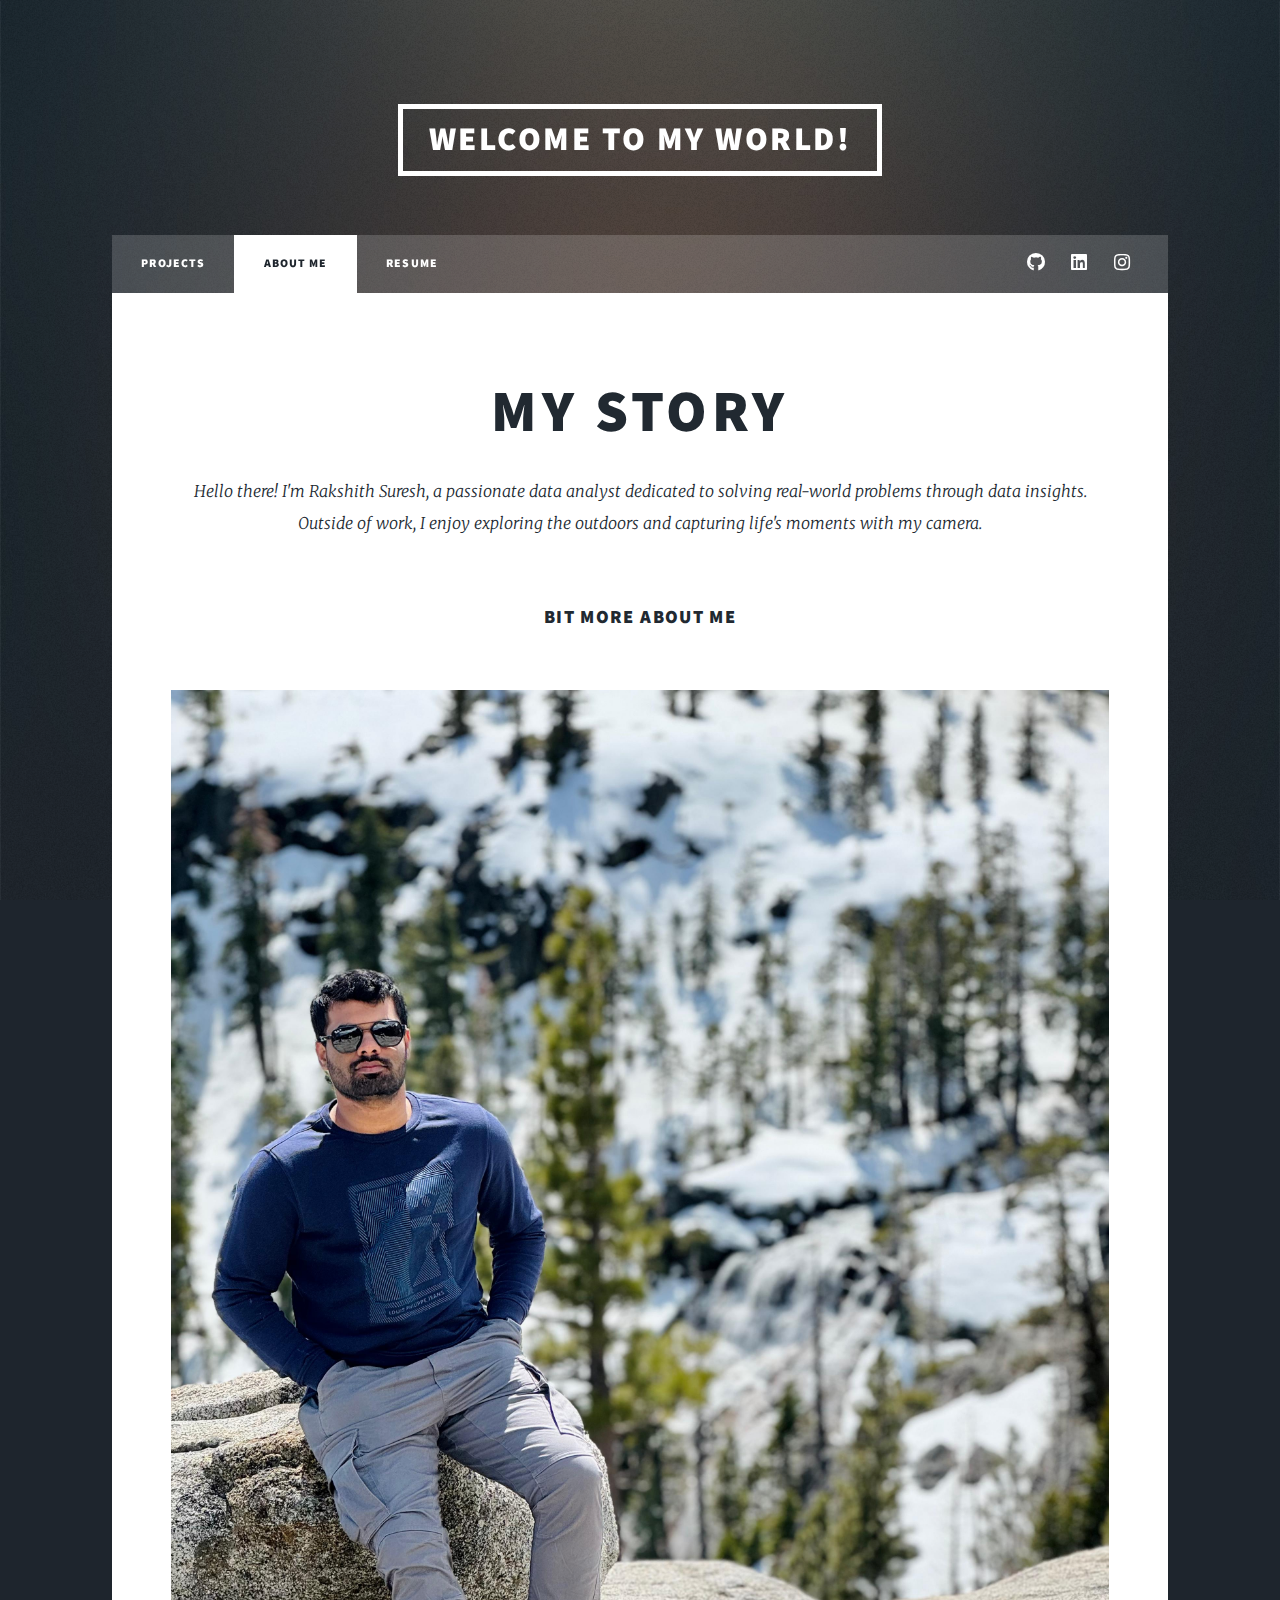
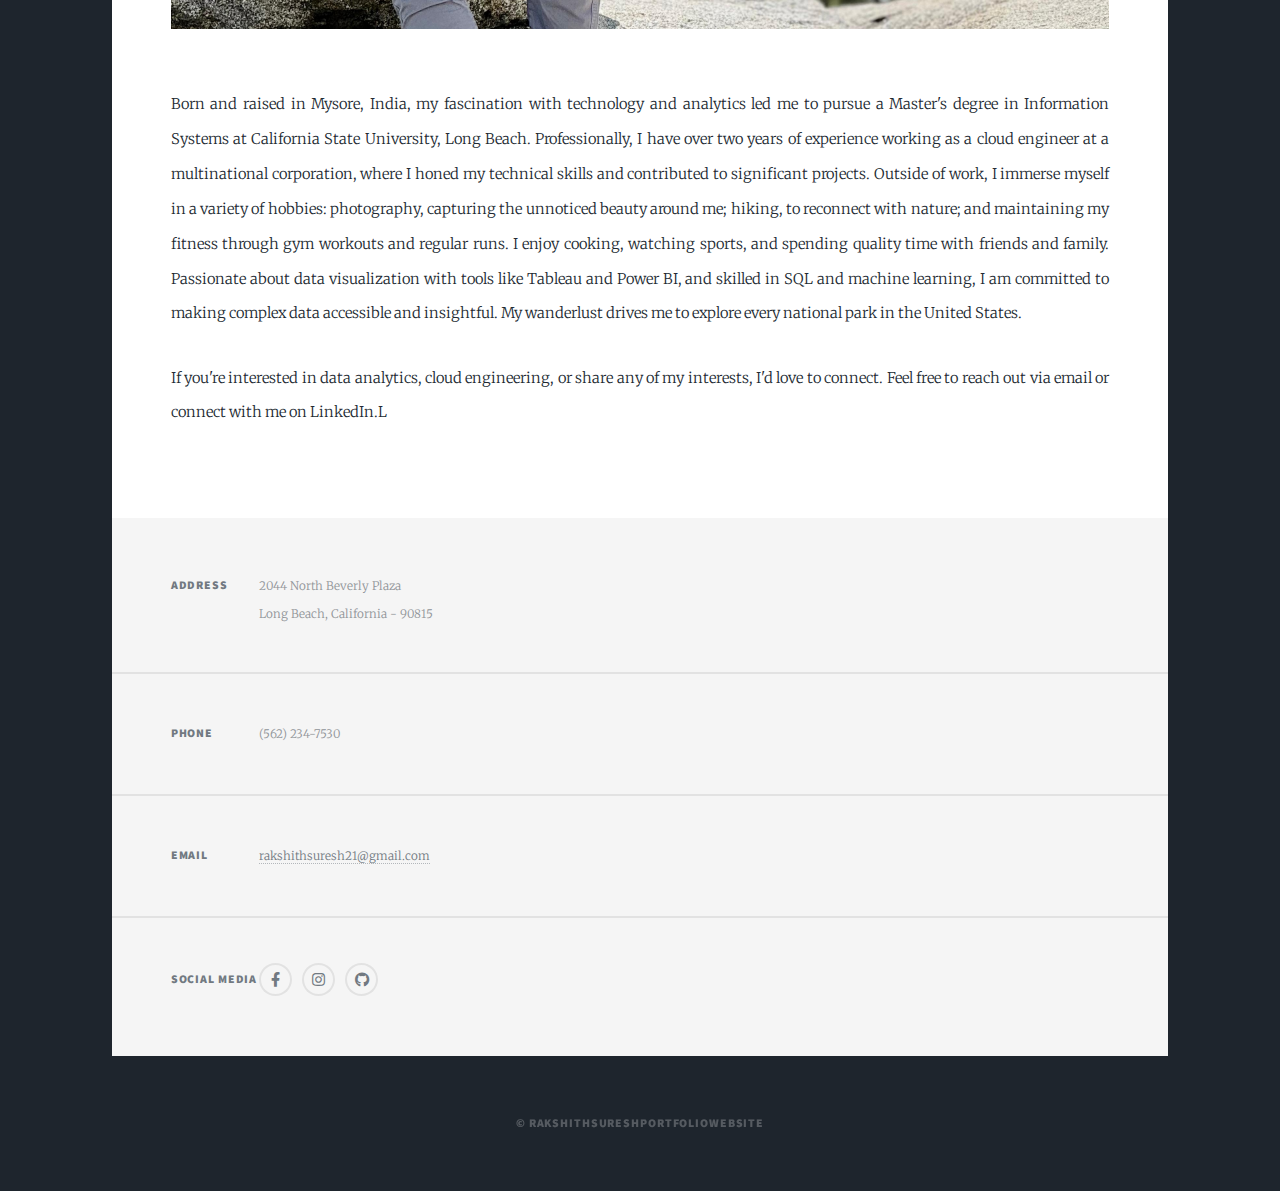
==== About me.html @ 0e86dda4 "Add files via upload" ====
<!DOCTYPE HTML>
<!--
	Massively by HTML5 UP
	html5up.net | @ajlkn
	Free for personal and commercial use under the CCA 3.0 license (html5up.net/license)
-->
<html>
	<head>
		<title>About me</title>
		<meta charset="utf-8" />
		<meta name="viewport" content="width=device-width, initial-scale=1, user-scalable=no" />
		<link rel="stylesheet" href="assets/css/main.css" />
		<noscript><link rel="stylesheet" href="assets/css/noscript.css" /></noscript>
		
	</head>
	<body class="is-preload">

		<!-- Wrapper -->
			<div id="wrapper">

				<!-- Header -->
					<header id="header">
						<a href="index.html" class="logo">Welcome to My World!</a>
					</header>

					<!-- Nav -->
						<nav id="nav">
						<ul class="links">
							<li><a href="index.html">Projects</a></li>
							<li class="active"><a href="generic.html">About me</a></li>
							<li><a href="Resume.html">Resume</a></li>
						</ul>
						<ul class="icons">
							<li><a href="https://github.com/RakshithSuresh" class="icon brands fa-github"><span class="label">GitHub</span></a></li>
				<li><a href="https://www.linkedin.com/in/rakshith-suresh/" class="icon brands fa-linkedin"><span class="label">LinkedIn</span></a></li>
				<li><a href="https://www.instagram.com/rakshii_s/" class="icon brands alt fa-instagram"><span class="label">Instagram</span></a></li>	
						</ul>
					</nav>

				<!-- Main -->
					<div id="main">

						<!-- Post -->
							<section class="post">
								<header class="major">
									<!-- <span class="date">April 25, 2017</span> -->
									<h1>My Story</h1>
									<p>Hello there! I'm Rakshith Suresh, a passionate data analyst dedicated to solving real-world problems through data insights. Outside of work, I enjoy exploring the outdoors and capturing life's moments with my camera.</p><br/>
									<h3>Bit more about me</h3>
								</header>
								<div class="image main"><img src="images/me.jpg" alt="" /></div>
								<p>Born and raised in Mysore, India, my fascination with technology and analytics led me to pursue a Master's degree in Information Systems at California State University, Long Beach. Professionally, I have over two years of experience working as a cloud engineer at a multinational corporation, where I honed my technical skills and contributed to significant projects. Outside of work, I immerse myself in a variety of hobbies: photography, capturing the unnoticed beauty around me; hiking, to reconnect with nature; and maintaining my fitness through gym workouts and regular runs. I enjoy cooking, watching sports, and spending quality time with friends and family. Passionate about data visualization with tools like Tableau and Power BI, and skilled in SQL and machine learning, I am committed to making complex data accessible and insightful. My wanderlust drives me to explore every national park in the United States.</p>

								<p>If you're interested in data analytics, cloud engineering, or share any of my interests, I'd love to connect. Feel free to reach out via email or connect with me on LinkedIn.L</p>
							</section>

					</div>

				<!-- Footer -->
				<footer id="footer">
					<section class="split contact">
						<section class="alt">
							<h3>Address</h3>
							<p>2044 North Beverly Plaza<br />
							Long Beach, California - 90815</p>
						</section>
						<section>
							<h3>Phone</h3>
							<p>(562) 234-7530</p>
						</section>
						<section>
							<h3>Email</h3>
							<p><a href="mailto:rakshithsuresh21@gmail.com">rakshithsuresh21@gmail.com</a></p>
						</section>
						<section>
							<h3>Social Media</h3>
							<ul class="icons alt">
								<li><a href="https://www.facebook.com/rakshith.rakshi.5243" class="icon brands alt fa-facebook-f"><span class="label">Facebook</span></a></li>
								<li><a href="https://www.instagram.com/rakshii_s/" class="icon brands alt fa-instagram"><span class="label">Instagram</span></a></li>
								<li><a href="https://github.com/RakshithSuresh" class="icon brands alt fa-github"><span class="label">GitHub</span></a></li>
							</ul>
						</section>
					</section>
				</footer>

			<!-- Copyright -->
				<div id="copyright">
					<ul><li>&copy; RakshithSureshPortfolioWebsite</li></ul>
				</div>	

		</div>

	<!-- Scripts -->
		<script src="assets/js/jquery.min.js"></script>
		<script src="assets/js/jquery.scrollex.min.js"></script>
		<script src="assets/js/jquery.scrolly.min.js"></script>
		<script src="assets/js/browser.min.js"></script>
		<script src="assets/js/breakpoints.min.js"></script>
		<script src="assets/js/util.js"></script>
		<script src="assets/js/main.js"></script>

</body>
</html>
---- assets/css/main.css ----
@import url(fontawesome-all.min.css);
@import url("https://fonts.googleapis.com/css?family=Merriweather:300,700,300italic,700italic|Source+Sans+Pro:900");

/*
	Massively by HTML5 UP
	html5up.net | @ajlkn
	Free for personal and commercial use under the CCA 3.0 license (html5up.net/license)
*/

html, body, div, span, applet, object,
iframe, h1, h2, h3, h4, h5, h6, p, blockquote,
pre, a, abbr, acronym, address, big, cite,
code, del, dfn, em, img, ins, kbd, q, s, samp,
small, strike, strong, sub, sup, tt, var, b,
u, i, center, dl, dt, dd, ol, ul, li, fieldset,
form, label, legend, table, caption, tbody,
tfoot, thead, tr, th, td, article, aside,
canvas, details, embed, figure, figcaption,
footer, header, hgroup, menu, nav, output, ruby,
section, summary, time, mark, audio, video {
	margin: 0;
	padding: 0;
	border: 0;
	font-size: 100%;
	font: inherit;
	vertical-align: baseline;}

article, aside, details, figcaption, figure,
footer, header, hgroup, menu, nav, section {
	display: block;}

body {
	line-height: 1;
}

ol, ul {
	list-style: none;
}

blockquote, q {
	quotes: none;
}

	blockquote:before, blockquote:after, q:before, q:after {
		content: '';
		content: none;
	}

table {
	border-collapse: collapse;
	border-spacing: 0;
}

body {
	-webkit-text-size-adjust: none;
}

mark {
	background-color: transparent;
	color: inherit;
}

input::-moz-focus-inner {
	border: 0;
	padding: 0;
}

input, select, textarea {
	-moz-appearance: none;
	-webkit-appearance: none;
	-ms-appearance: none;
	appearance: none;
}

/* Basic */

	@-ms-viewport {
		width: device-width;
	}

	body {
		-ms-overflow-style: scrollbar;
	}

	@media screen and (max-width: 480px) {

		html, body {
			min-width: 320px;
		}

	}

	html {
		box-sizing: border-box;
	}

	*, *:before, *:after {
		box-sizing: inherit;
	}

	body {
		background-color: #1e252d;
	}

		body.is-preload *, body.is-preload *:before, body.is-preload *:after {
			-moz-animation: none !important;
			-webkit-animation: none !important;
			-ms-animation: none !important;
			animation: none !important;
			-moz-transition: none !important;
			-webkit-transition: none !important;
			-ms-transition: none !important;
			transition: none !important;
		}

/* Type */

	html {
		font-size: 16pt;
	}

		@media screen and (max-width: 1680px) {

			html {
				font-size: 12pt;
			}

		}

		@media screen and (max-width: 1280px) {

			html {
				font-size: 11pt;
			}

		}

		@media screen and (max-width: 360px) {

			html {
				font-size: 10pt;
			}

		}

	body {
		color: #212931;
	}

	body, input, select, textarea {
		font-family: "Merriweather", Georgia, serif;
		font-weight: 300;
		font-size: 1rem;
		line-height: 2.375;
	}

	a {
		-moz-transition: color 0.2s ease-in-out, background-color 0.2s ease-in-out, border-color 0.2s ease-in-out, box-shadow 0.2s ease-in-out;
		-webkit-transition: color 0.2s ease-in-out, background-color 0.2s ease-in-out, border-color 0.2s ease-in-out, box-shadow 0.2s ease-in-out;
		-ms-transition: color 0.2s ease-in-out, background-color 0.2s ease-in-out, border-color 0.2s ease-in-out, box-shadow 0.2s ease-in-out;
		transition: color 0.2s ease-in-out, background-color 0.2s ease-in-out, border-color 0.2s ease-in-out, box-shadow 0.2s ease-in-out;
		border-bottom: dotted 1px;
		text-decoration: none;
	}

		a:hover {
			border-bottom-color: transparent;
		}

	strong, b {
		font-weight: 600;
	}

	em, i {
		font-style: italic;
	}

	p {
		text-align: justify;
		margin: 0 0 2rem 0;
	}

	h1, h2, h3, h4, h5, h6 {
		font-family: "Source Sans Pro", Helvetica, sans-serif;
		font-weight: 900;
		line-height: 1.5;
		letter-spacing: 0.075em;
		text-transform: uppercase;
		margin: 0 0 1rem 0;
	}

		h1 a, h2 a, h3 a, h4 a, h5 a, h6 a {
			border-bottom: 0;
			color: inherit;
			text-decoration: none;
		}

	h1 {
		font-size: 4rem;
		line-height: 1.1;
		margin: 0 0 2rem 0;
	}

	h2 {
		font-size: 1.75rem;
		line-height: 1.3;
		margin: 0 0 1.5rem 0;
	}

	h3 {
		font-size: 1.25rem;
		margin: 0 0 1.5rem 0;
	}

	h4 {
		font-size: 1rem;
	}

	h5 {
		font-size: 0.9rem;
	}

	h6 {
		font-size: 0.8rem;
	}

	sub {
		font-size: 0.8rem;
		position: relative;
		top: 0.5rem;
	}

	sup {
		font-size: 0.8rem;
		position: relative;
		top: -0.5rem;
	}

	blockquote {
		border-left: solid 4px;
		font-style: italic;
		margin: 0 0 2rem 0;
		padding: 0.5rem 0 0.5rem 2rem;
	}

	code {
		border: solid 2px;
		font-family: "Courier New", monospace;
		font-size: 0.9rem;
		margin: 0 0.25rem;
		padding: 0.25rem 0.65rem;
	}

	pre {
		-webkit-overflow-scrolling: touch;
		font-family: "Courier New", monospace;
		font-size: 0.9rem;
		margin: 0 0 2rem 0;
	}

		pre code {
			display: block;
			line-height: 1.75;
			padding: 1rem 1.5rem;
			overflow-x: auto;
		}

	hr {
		border: 0;
		border-bottom: solid 2px;
		margin: 3rem 0;
	}

		hr.major {
			margin: 5rem 0;
		}

	.align-left {
		text-align: left;
	}

	.align-center {
		text-align: center;
	}

	.align-right {
		text-align: right;
	}

	input, select, textarea {
		color: #212931;
	}

	a {
		color: #212931;
		border-bottom-color: rgba(33, 41, 49, 0.5);
	}

		a:hover {
			border-bottom-color: transparent;
			color: #18bfef !important;
		}

	strong, b {
		color: #212931;
	}

	h1, h2, h3, h4, h5, h6 {
		color: #212931;
	}

	blockquote {
		border-left-color: #eeeeee;
	}

	code {
		background: rgba(220, 220, 220, 0.25);
		border-color: #eeeeee;
	}

	hr {
		border-bottom-color: #eeeeee;
	}

/* Row */

	.row {
		display: flex;
		flex-wrap: wrap;
		box-sizing: border-box;
		align-items: stretch;
	}

		.row > * {
			box-sizing: border-box;
		}

		.row.gtr-uniform > * > :last-child {
			margin-bottom: 0;
		}

		.row.aln-left {
			justify-content: flex-start;
		}

		.row.aln-center {
			justify-content: center;
		}

		.row.aln-right {
			justify-content: flex-end;
		}

		.row.aln-top {
			align-items: flex-start;
		}

		.row.aln-middle {
			align-items: center;
		}

		.row.aln-bottom {
			align-items: flex-end;
		}

		.row > .imp {
			order: -1;
		}

		.row > .col-1 {
			width: 8.33333%;
		}

		.row > .off-1 {
			margin-left: 8.33333%;
		}

		.row > .col-2 {
			width: 16.66667%;
		}

		.row > .off-2 {
			margin-left: 16.66667%;
		}

		.row > .col-3 {
			width: 25%;
		}

		.row > .off-3 {
			margin-left: 25%;
		}

		.row > .col-4 {
			width: 33.33333%;
		}

		.row > .off-4 {
			margin-left: 33.33333%;
		}

		.row > .col-5 {
			width: 41.66667%;
		}

		.row > .off-5 {
			margin-left: 41.66667%;
		}

		.row > .col-6 {
			width: 50%;
		}

		.row > .off-6 {
			margin-left: 50%;
		}

		.row > .col-7 {
			width: 58.33333%;
		}

		.row > .off-7 {
			margin-left: 58.33333%;
		}

		.row > .col-8 {
			width: 66.66667%;
		}

		.row > .off-8 {
			margin-left: 66.66667%;
		}

		.row > .col-9 {
			width: 75%;
		}

		.row > .off-9 {
			margin-left: 75%;
		}

		.row > .col-10 {
			width: 83.33333%;
		}

		.row > .off-10 {
			margin-left: 83.33333%;
		}

		.row > .col-11 {
			width: 91.66667%;
		}

		.row > .off-11 {
			margin-left: 91.66667%;
		}

		.row > .col-12 {
			width: 100%;
		}

		.row > .off-12 {
			margin-left: 100%;
		}

		.row.gtr-0 {
			margin-top: 0;
			margin-left: 0rem;
		}

			.row.gtr-0 > * {
				padding: 0 0 0 0rem;
			}

			.row.gtr-0.gtr-uniform {
				margin-top: 0rem;
			}

				.row.gtr-0.gtr-uniform > * {
					padding-top: 0rem;
				}

		.row.gtr-25 {
			margin-top: 0;
			margin-left: -0.375rem;
		}

			.row.gtr-25 > * {
				padding: 0 0 0 0.375rem;
			}

			.row.gtr-25.gtr-uniform {
				margin-top: -0.375rem;
			}

				.row.gtr-25.gtr-uniform > * {
					padding-top: 0.375rem;
				}

		.row.gtr-50 {
			margin-top: 0;
			margin-left: -0.75rem;
		}

			.row.gtr-50 > * {
				padding: 0 0 0 0.75rem;
			}

			.row.gtr-50.gtr-uniform {
				margin-top: -0.75rem;
			}

				.row.gtr-50.gtr-uniform > * {
					padding-top: 0.75rem;
				}

		.row {
			margin-top: 0;
			margin-left: -1.5rem;
		}

			.row > * {
				padding: 0 0 0 1.5rem;
			}

			.row.gtr-uniform {
				margin-top: -1.5rem;
			}

				.row.gtr-uniform > * {
					padding-top: 1.5rem;
				}

		.row.gtr-150 {
			margin-top: 0;
			margin-left: -2.25rem;
		}

			.row.gtr-150 > * {
				padding: 0 0 0 2.25rem;
			}

			.row.gtr-150.gtr-uniform {
				margin-top: -2.25rem;
			}

				.row.gtr-150.gtr-uniform > * {
					padding-top: 2.25rem;
				}

		.row.gtr-200 {
			margin-top: 0;
			margin-left: -3rem;
		}

			.row.gtr-200 > * {
				padding: 0 0 0 3rem;
			}

			.row.gtr-200.gtr-uniform {
				margin-top: -3rem;
			}

				.row.gtr-200.gtr-uniform > * {
					padding-top: 3rem;
				}

		@media screen and (max-width: 1680px) {

			.row {
				display: flex;
				flex-wrap: wrap;
				box-sizing: border-box;
				align-items: stretch;
			}

				.row > * {
					box-sizing: border-box;
				}

				.row.gtr-uniform > * > :last-child {
					margin-bottom: 0;
				}

				.row.aln-left {
					justify-content: flex-start;
				}

				.row.aln-center {
					justify-content: center;
				}

				.row.aln-right {
					justify-content: flex-end;
				}

				.row.aln-top {
					align-items: flex-start;
				}

				.row.aln-middle {
					align-items: center;
				}

				.row.aln-bottom {
					align-items: flex-end;
				}

				.row > .imp-xlarge {
					order: -1;
				}

				.row > .col-1-xlarge {
					width: 8.33333%;
				}

				.row > .off-1-xlarge {
					margin-left: 8.33333%;
				}

				.row > .col-2-xlarge {
					width: 16.66667%;
				}

				.row > .off-2-xlarge {
					margin-left: 16.66667%;
				}

				.row > .col-3-xlarge {
					width: 25%;
				}

				.row > .off-3-xlarge {
					margin-left: 25%;
				}

				.row > .col-4-xlarge {
					width: 33.33333%;
				}

				.row > .off-4-xlarge {
					margin-left: 33.33333%;
				}

				.row > .col-5-xlarge {
					width: 41.66667%;
				}

				.row > .off-5-xlarge {
					margin-left: 41.66667%;
				}

				.row > .col-6-xlarge {
					width: 50%;
				}

				.row > .off-6-xlarge {
					margin-left: 50%;
				}

				.row > .col-7-xlarge {
					width: 58.33333%;
				}

				.row > .off-7-xlarge {
					margin-left: 58.33333%;
				}

				.row > .col-8-xlarge {
					width: 66.66667%;
				}

				.row > .off-8-xlarge {
					margin-left: 66.66667%;
				}

				.row > .col-9-xlarge {
					width: 75%;
				}

				.row > .off-9-xlarge {
					margin-left: 75%;
				}

				.row > .col-10-xlarge {
					width: 83.33333%;
				}

				.row > .off-10-xlarge {
					margin-left: 83.33333%;
				}

				.row > .col-11-xlarge {
					width: 91.66667%;
				}

				.row > .off-11-xlarge {
					margin-left: 91.66667%;
				}

				.row > .col-12-xlarge {
					width: 100%;
				}

				.row > .off-12-xlarge {
					margin-left: 100%;
				}

				.row.gtr-0 {
					margin-top: 0;
					margin-left: 0rem;
				}

					.row.gtr-0 > * {
						padding: 0 0 0 0rem;
					}

					.row.gtr-0.gtr-uniform {
						margin-top: 0rem;
					}

						.row.gtr-0.gtr-uniform > * {
							padding-top: 0rem;
						}

				.row.gtr-25 {
					margin-top: 0;
					margin-left: -0.375rem;
				}

					.row.gtr-25 > * {
						padding: 0 0 0 0.375rem;
					}

					.row.gtr-25.gtr-uniform {
						margin-top: -0.375rem;
					}

						.row.gtr-25.gtr-uniform > * {
							padding-top: 0.375rem;
						}

				.row.gtr-50 {
					margin-top: 0;
					margin-left: -0.75rem;
				}

					.row.gtr-50 > * {
						padding: 0 0 0 0.75rem;
					}

					.row.gtr-50.gtr-uniform {
						margin-top: -0.75rem;
					}

						.row.gtr-50.gtr-uniform > * {
							padding-top: 0.75rem;
						}

				.row {
					margin-top: 0;
					margin-left: -1.5rem;
				}

					.row > * {
						padding: 0 0 0 1.5rem;
					}

					.row.gtr-uniform {
						margin-top: -1.5rem;
					}

						.row.gtr-uniform > * {
							padding-top: 1.5rem;
						}

				.row.gtr-150 {
					margin-top: 0;
					margin-left: -2.25rem;
				}

					.row.gtr-150 > * {
						padding: 0 0 0 2.25rem;
					}

					.row.gtr-150.gtr-uniform {
						margin-top: -2.25rem;
					}

						.row.gtr-150.gtr-uniform > * {
							padding-top: 2.25rem;
						}

				.row.gtr-200 {
					margin-top: 0;
					margin-left: -3rem;
				}

					.row.gtr-200 > * {
						padding: 0 0 0 3rem;
					}

					.row.gtr-200.gtr-uniform {
						margin-top: -3rem;
					}

						.row.gtr-200.gtr-uniform > * {
							padding-top: 3rem;
						}

		}

		@media screen and (max-width: 1280px) {

			.row {
				display: flex;
				flex-wrap: wrap;
				box-sizing: border-box;
				align-items: stretch;
			}

				.row > * {
					box-sizing: border-box;
				}

				.row.gtr-uniform > * > :last-child {
					margin-bottom: 0;
				}

				.row.aln-left {
					justify-content: flex-start;
				}

				.row.aln-center {
					justify-content: center;
				}

				.row.aln-right {
					justify-content: flex-end;
				}

				.row.aln-top {
					align-items: flex-start;
				}

				.row.aln-middle {
					align-items: center;
				}

				.row.aln-bottom {
					align-items: flex-end;
				}

				.row > .imp-large {
					order: -1;
				}

				.row > .col-1-large {
					width: 8.33333%;
				}

				.row > .off-1-large {
					margin-left: 8.33333%;
				}

				.row > .col-2-large {
					width: 16.66667%;
				}

				.row > .off-2-large {
					margin-left: 16.66667%;
				}

				.row > .col-3-large {
					width: 25%;
				}

				.row > .off-3-large {
					margin-left: 25%;
				}

				.row > .col-4-large {
					width: 33.33333%;
				}

				.row > .off-4-large {
					margin-left: 33.33333%;
				}

				.row > .col-5-large {
					width: 41.66667%;
				}

				.row > .off-5-large {
					margin-left: 41.66667%;
				}

				.row > .col-6-large {
					width: 50%;
				}

				.row > .off-6-large {
					margin-left: 50%;
				}

				.row > .col-7-large {
					width: 58.33333%;
				}

				.row > .off-7-large {
					margin-left: 58.33333%;
				}

				.row > .col-8-large {
					width: 66.66667%;
				}

				.row > .off-8-large {
					margin-left: 66.66667%;
				}

				.row > .col-9-large {
					width: 75%;
				}

				.row > .off-9-large {
					margin-left: 75%;
				}

				.row > .col-10-large {
					width: 83.33333%;
				}

				.row > .off-10-large {
					margin-left: 83.33333%;
				}

				.row > .col-11-large {
					width: 91.66667%;
				}

				.row > .off-11-large {
					margin-left: 91.66667%;
				}

				.row > .col-12-large {
					width: 100%;
				}

				.row > .off-12-large {
					margin-left: 100%;
				}

				.row.gtr-0 {
					margin-top: 0;
					margin-left: 0rem;
				}

					.row.gtr-0 > * {
						padding: 0 0 0 0rem;
					}

					.row.gtr-0.gtr-uniform {
						margin-top: 0rem;
					}

						.row.gtr-0.gtr-uniform > * {
							padding-top: 0rem;
						}

				.row.gtr-25 {
					margin-top: 0;
					margin-left: -0.375rem;
				}

					.row.gtr-25 > * {
						padding: 0 0 0 0.375rem;
					}

					.row.gtr-25.gtr-uniform {
						margin-top: -0.375rem;
					}

						.row.gtr-25.gtr-uniform > * {
							padding-top: 0.375rem;
						}

				.row.gtr-50 {
					margin-top: 0;
					margin-left: -0.75rem;
				}

					.row.gtr-50 > * {
						padding: 0 0 0 0.75rem;
					}

					.row.gtr-50.gtr-uniform {
						margin-top: -0.75rem;
					}

						.row.gtr-50.gtr-uniform > * {
							padding-top: 0.75rem;
						}

				.row {
					margin-top: 0;
					margin-left: -1.5rem;
				}

					.row > * {
						padding: 0 0 0 1.5rem;
					}

					.row.gtr-uniform {
						margin-top: -1.5rem;
					}

						.row.gtr-uniform > * {
							padding-top: 1.5rem;
						}

				.row.gtr-150 {
					margin-top: 0;
					margin-left: -2.25rem;
				}

					.row.gtr-150 > * {
						padding: 0 0 0 2.25rem;
					}

					.row.gtr-150.gtr-uniform {
						margin-top: -2.25rem;
					}

						.row.gtr-150.gtr-uniform > * {
							padding-top: 2.25rem;
						}

				.row.gtr-200 {
					margin-top: 0;
					margin-left: -3rem;
				}

					.row.gtr-200 > * {
						padding: 0 0 0 3rem;
					}

					.row.gtr-200.gtr-uniform {
						margin-top: -3rem;
					}

						.row.gtr-200.gtr-uniform > * {
							padding-top: 3rem;
						}

		}

		@media screen and (max-width: 980px) {

			.row {
				display: flex;
				flex-wrap: wrap;
				box-sizing: border-box;
				align-items: stretch;
			}

				.row > * {
					box-sizing: border-box;
				}

				.row.gtr-uniform > * > :last-child {
					margin-bottom: 0;
				}

				.row.aln-left {
					justify-content: flex-start;
				}

				.row.aln-center {
					justify-content: center;
				}

				.row.aln-right {
					justify-content: flex-end;
				}

				.row.aln-top {
					align-items: flex-start;
				}

				.row.aln-middle {
					align-items: center;
				}

				.row.aln-bottom {
					align-items: flex-end;
				}

				.row > .imp-medium {
					order: -1;
				}

				.row > .col-1-medium {
					width: 8.33333%;
				}

				.row > .off-1-medium {
					margin-left: 8.33333%;
				}

				.row > .col-2-medium {
					width: 16.66667%;
				}

				.row > .off-2-medium {
					margin-left: 16.66667%;
				}

				.row > .col-3-medium {
					width: 25%;
				}

				.row > .off-3-medium {
					margin-left: 25%;
				}

				.row > .col-4-medium {
					width: 33.33333%;
				}

				.row > .off-4-medium {
					margin-left: 33.33333%;
				}

				.row > .col-5-medium {
					width: 41.66667%;
				}

				.row > .off-5-medium {
					margin-left: 41.66667%;
				}

				.row > .col-6-medium {
					width: 50%;
				}

				.row > .off-6-medium {
					margin-left: 50%;
				}

				.row > .col-7-medium {
					width: 58.33333%;
				}

				.row > .off-7-medium {
					margin-left: 58.33333%;
				}

				.row > .col-8-medium {
					width: 66.66667%;
				}

				.row > .off-8-medium {
					margin-left: 66.66667%;
				}

				.row > .col-9-medium {
					width: 75%;
				}

				.row > .off-9-medium {
					margin-left: 75%;
				}

				.row > .col-10-medium {
					width: 83.33333%;
				}

				.row > .off-10-medium {
					margin-left: 83.33333%;
				}

				.row > .col-11-medium {
					width: 91.66667%;
				}

				.row > .off-11-medium {
					margin-left: 91.66667%;
				}

				.row > .col-12-medium {
					width: 100%;
				}

				.row > .off-12-medium {
					margin-left: 100%;
				}

				.row.gtr-0 {
					margin-top: 0;
					margin-left: 0rem;
				}

					.row.gtr-0 > * {
						padding: 0 0 0 0rem;
					}

					.row.gtr-0.gtr-uniform {
						margin-top: 0rem;
					}

						.row.gtr-0.gtr-uniform > * {
							padding-top: 0rem;
						}

				.row.gtr-25 {
					margin-top: 0;
					margin-left: -0.375rem;
				}

					.row.gtr-25 > * {
						padding: 0 0 0 0.375rem;
					}

					.row.gtr-25.gtr-uniform {
						margin-top: -0.375rem;
					}

						.row.gtr-25.gtr-uniform > * {
							padding-top: 0.375rem;
						}

				.row.gtr-50 {
					margin-top: 0;
					margin-left: -0.75rem;
				}

					.row.gtr-50 > * {
						padding: 0 0 0 0.75rem;
					}

					.row.gtr-50.gtr-uniform {
						margin-top: -0.75rem;
					}

						.row.gtr-50.gtr-uniform > * {
							padding-top: 0.75rem;
						}

				.row {
					margin-top: 0;
					margin-left: -1.5rem;
				}

					.row > * {
						padding: 0 0 0 1.5rem;
					}

					.row.gtr-uniform {
						margin-top: -1.5rem;
					}

						.row.gtr-uniform > * {
							padding-top: 1.5rem;
						}

				.row.gtr-150 {
					margin-top: 0;
					margin-left: -2.25rem;
				}

					.row.gtr-150 > * {
						padding: 0 0 0 2.25rem;
					}

					.row.gtr-150.gtr-uniform {
						margin-top: -2.25rem;
					}

						.row.gtr-150.gtr-uniform > * {
							padding-top: 2.25rem;
						}

				.row.gtr-200 {
					margin-top: 0;
					margin-left: -3rem;
				}

					.row.gtr-200 > * {
						padding: 0 0 0 3rem;
					}

					.row.gtr-200.gtr-uniform {
						margin-top: -3rem;
					}

						.row.gtr-200.gtr-uniform > * {
							padding-top: 3rem;
						}

		}

		@media screen and (max-width: 736px) {

			.row {
				display: flex;
				flex-wrap: wrap;
				box-sizing: border-box;
				align-items: stretch;
			}

				.row > * {
					box-sizing: border-box;
				}

				.row.gtr-uniform > * > :last-child {
					margin-bottom: 0;
				}

				.row.aln-left {
					justify-content: flex-start;
				}

				.row.aln-center {
					justify-content: center;
				}

				.row.aln-right {
					justify-content: flex-end;
				}

				.row.aln-top {
					align-items: flex-start;
				}

				.row.aln-middle {
					align-items: center;
				}

				.row.aln-bottom {
					align-items: flex-end;
				}

				.row > .imp-small {
					order: -1;
				}

				.row > .col-1-small {
					width: 8.33333%;
				}

				.row > .off-1-small {
					margin-left: 8.33333%;
				}

				.row > .col-2-small {
					width: 16.66667%;
				}

				.row > .off-2-small {
					margin-left: 16.66667%;
				}

				.row > .col-3-small {
					width: 25%;
				}

				.row > .off-3-small {
					margin-left: 25%;
				}

				.row > .col-4-small {
					width: 33.33333%;
				}

				.row > .off-4-small {
					margin-left: 33.33333%;
				}

				.row > .col-5-small {
					width: 41.66667%;
				}

				.row > .off-5-small {
					margin-left: 41.66667%;
				}

				.row > .col-6-small {
					width: 50%;
				}

				.row > .off-6-small {
					margin-left: 50%;
				}

				.row > .col-7-small {
					width: 58.33333%;
				}

				.row > .off-7-small {
					margin-left: 58.33333%;
				}

				.row > .col-8-small {
					width: 66.66667%;
				}

				.row > .off-8-small {
					margin-left: 66.66667%;
				}

				.row > .col-9-small {
					width: 75%;
				}

				.row > .off-9-small {
					margin-left: 75%;
				}

				.row > .col-10-small {
					width: 83.33333%;
				}

				.row > .off-10-small {
					margin-left: 83.33333%;
				}

				.row > .col-11-small {
					width: 91.66667%;
				}

				.row > .off-11-small {
					margin-left: 91.66667%;
				}

				.row > .col-12-small {
					width: 100%;
				}

				.row > .off-12-small {
					margin-left: 100%;
				}

				.row.gtr-0 {
					margin-top: 0;
					margin-left: 0rem;
				}

					.row.gtr-0 > * {
						padding: 0 0 0 0rem;
					}

					.row.gtr-0.gtr-uniform {
						margin-top: 0rem;
					}

						.row.gtr-0.gtr-uniform > * {
							padding-top: 0rem;
						}

				.row.gtr-25 {
					margin-top: 0;
					margin-left: -0.375rem;
				}

					.row.gtr-25 > * {
						padding: 0 0 0 0.375rem;
					}

					.row.gtr-25.gtr-uniform {
						margin-top: -0.375rem;
					}

						.row.gtr-25.gtr-uniform > * {
							padding-top: 0.375rem;
						}

				.row.gtr-50 {
					margin-top: 0;
					margin-left: -0.75rem;
				}

					.row.gtr-50 > * {
						padding: 0 0 0 0.75rem;
					}

					.row.gtr-50.gtr-uniform {
						margin-top: -0.75rem;
					}

						.row.gtr-50.gtr-uniform > * {
							padding-top: 0.75rem;
						}

				.row {
					margin-top: 0;
					margin-left: -1.5rem;
				}

					.row > * {
						padding: 0 0 0 1.5rem;
					}

					.row.gtr-uniform {
						margin-top: -1.5rem;
					}

						.row.gtr-uniform > * {
							padding-top: 1.5rem;
						}

				.row.gtr-150 {
					margin-top: 0;
					margin-left: -2.25rem;
				}

					.row.gtr-150 > * {
						padding: 0 0 0 2.25rem;
					}

					.row.gtr-150.gtr-uniform {
						margin-top: -2.25rem;
					}

						.row.gtr-150.gtr-uniform > * {
							padding-top: 2.25rem;
						}

				.row.gtr-200 {
					margin-top: 0;
					margin-left: -3rem;
				}

					.row.gtr-200 > * {
						padding: 0 0 0 3rem;
					}

					.row.gtr-200.gtr-uniform {
						margin-top: -3rem;
					}

						.row.gtr-200.gtr-uniform > * {
							padding-top: 3rem;
						}

		}

		@media screen and (max-width: 480px) {

			.row {
				display: flex;
				flex-wrap: wrap;
				box-sizing: border-box;
				align-items: stretch;
			}

				.row > * {
					box-sizing: border-box;
				}

				.row.gtr-uniform > * > :last-child {
					margin-bottom: 0;
				}

				.row.aln-left {
					justify-content: flex-start;
				}

				.row.aln-center {
					justify-content: center;
				}

				.row.aln-right {
					justify-content: flex-end;
				}

				.row.aln-top {
					align-items: flex-start;
				}

				.row.aln-middle {
					align-items: center;
				}

				.row.aln-bottom {
					align-items: flex-end;
				}

				.row > .imp-xsmall {
					order: -1;
				}

				.row > .col-1-xsmall {
					width: 8.33333%;
				}

				.row > .off-1-xsmall {
					margin-left: 8.33333%;
				}

				.row > .col-2-xsmall {
					width: 16.66667%;
				}

				.row > .off-2-xsmall {
					margin-left: 16.66667%;
				}

				.row > .col-3-xsmall {
					width: 25%;
				}

				.row > .off-3-xsmall {
					margin-left: 25%;
				}

				.row > .col-4-xsmall {
					width: 33.33333%;
				}

				.row > .off-4-xsmall {
					margin-left: 33.33333%;
				}

				.row > .col-5-xsmall {
					width: 41.66667%;
				}

				.row > .off-5-xsmall {
					margin-left: 41.66667%;
				}

				.row > .col-6-xsmall {
					width: 50%;
				}

				.row > .off-6-xsmall {
					margin-left: 50%;
				}

				.row > .col-7-xsmall {
					width: 58.33333%;
				}

				.row > .off-7-xsmall {
					margin-left: 58.33333%;
				}

				.row > .col-8-xsmall {
					width: 66.66667%;
				}

				.row > .off-8-xsmall {
					margin-left: 66.66667%;
				}

				.row > .col-9-xsmall {
					width: 75%;
				}

				.row > .off-9-xsmall {
					margin-left: 75%;
				}

				.row > .col-10-xsmall {
					width: 83.33333%;
				}

				.row > .off-10-xsmall {
					margin-left: 83.33333%;
				}

				.row > .col-11-xsmall {
					width: 91.66667%;
				}

				.row > .off-11-xsmall {
					margin-left: 91.66667%;
				}

				.row > .col-12-xsmall {
					width: 100%;
				}

				.row > .off-12-xsmall {
					margin-left: 100%;
				}

				.row.gtr-0 {
					margin-top: 0;
					margin-left: 0rem;
				}

					.row.gtr-0 > * {
						padding: 0 0 0 0rem;
					}

					.row.gtr-0.gtr-uniform {
						margin-top: 0rem;
					}

						.row.gtr-0.gtr-uniform > * {
							padding-top: 0rem;
						}

				.row.gtr-25 {
					margin-top: 0;
					margin-left: -0.375rem;
				}

					.row.gtr-25 > * {
						padding: 0 0 0 0.375rem;
					}

					.row.gtr-25.gtr-uniform {
						margin-top: -0.375rem;
					}

						.row.gtr-25.gtr-uniform > * {
							padding-top: 0.375rem;
						}

				.row.gtr-50 {
					margin-top: 0;
					margin-left: -0.75rem;
				}

					.row.gtr-50 > * {
						padding: 0 0 0 0.75rem;
					}

					.row.gtr-50.gtr-uniform {
						margin-top: -0.75rem;
					}

						.row.gtr-50.gtr-uniform > * {
							padding-top: 0.75rem;
						}

				.row {
					margin-top: 0;
					margin-left: -1.5rem;
				}

					.row > * {
						padding: 0 0 0 1.5rem;
					}

					.row.gtr-uniform {
						margin-top: -1.5rem;
					}

						.row.gtr-uniform > * {
							padding-top: 1.5rem;
						}

				.row.gtr-150 {
					margin-top: 0;
					margin-left: -2.25rem;
				}

					.row.gtr-150 > * {
						padding: 0 0 0 2.25rem;
					}

					.row.gtr-150.gtr-uniform {
						margin-top: -2.25rem;
					}

						.row.gtr-150.gtr-uniform > * {
							padding-top: 2.25rem;
						}

				.row.gtr-200 {
					margin-top: 0;
					margin-left: -3rem;
				}

					.row.gtr-200 > * {
						padding: 0 0 0 3rem;
					}

					.row.gtr-200.gtr-uniform {
						margin-top: -3rem;
					}

						.row.gtr-200.gtr-uniform > * {
							padding-top: 3rem;
						}

		}

		@media screen and (max-width: 360px) {

			.row {
				display: flex;
				flex-wrap: wrap;
				box-sizing: border-box;
				align-items: stretch;
			}

				.row > * {
					box-sizing: border-box;
				}

				.row.gtr-uniform > * > :last-child {
					margin-bottom: 0;
				}

				.row.aln-left {
					justify-content: flex-start;
				}

				.row.aln-center {
					justify-content: center;
				}

				.row.aln-right {
					justify-content: flex-end;
				}

				.row.aln-top {
					align-items: flex-start;
				}

				.row.aln-middle {
					align-items: center;
				}

				.row.aln-bottom {
					align-items: flex-end;
				}

				.row > .imp-xxsmall {
					order: -1;
				}

				.row > .col-1-xxsmall {
					width: 8.33333%;
				}

				.row > .off-1-xxsmall {
					margin-left: 8.33333%;
				}

				.row > .col-2-xxsmall {
					width: 16.66667%;
				}

				.row > .off-2-xxsmall {
					margin-left: 16.66667%;
				}

				.row > .col-3-xxsmall {
					width: 25%;
				}

				.row > .off-3-xxsmall {
					margin-left: 25%;
				}

				.row > .col-4-xxsmall {
					width: 33.33333%;
				}

				.row > .off-4-xxsmall {
					margin-left: 33.33333%;
				}

				.row > .col-5-xxsmall {
					width: 41.66667%;
				}

				.row > .off-5-xxsmall {
					margin-left: 41.66667%;
				}

				.row > .col-6-xxsmall {
					width: 50%;
				}

				.row > .off-6-xxsmall {
					margin-left: 50%;
				}

				.row > .col-7-xxsmall {
					width: 58.33333%;
				}

				.row > .off-7-xxsmall {
					margin-left: 58.33333%;
				}

				.row > .col-8-xxsmall {
					width: 66.66667%;
				}

				.row > .off-8-xxsmall {
					margin-left: 66.66667%;
				}

				.row > .col-9-xxsmall {
					width: 75%;
				}

				.row > .off-9-xxsmall {
					margin-left: 75%;
				}

				.row > .col-10-xxsmall {
					width: 83.33333%;
				}

				.row > .off-10-xxsmall {
					margin-left: 83.33333%;
				}

				.row > .col-11-xxsmall {
					width: 91.66667%;
				}

				.row > .off-11-xxsmall {
					margin-left: 91.66667%;
				}

				.row > .col-12-xxsmall {
					width: 100%;
				}

				.row > .off-12-xxsmall {
					margin-left: 100%;
				}

				.row.gtr-0 {
					margin-top: 0;
					margin-left: 0rem;
				}

					.row.gtr-0 > * {
						padding: 0 0 0 0rem;
					}

					.row.gtr-0.gtr-uniform {
						margin-top: 0rem;
					}

						.row.gtr-0.gtr-uniform > * {
							padding-top: 0rem;
						}

				.row.gtr-25 {
					margin-top: 0;
					margin-left: -0.375rem;
				}

					.row.gtr-25 > * {
						padding: 0 0 0 0.375rem;
					}

					.row.gtr-25.gtr-uniform {
						margin-top: -0.375rem;
					}

						.row.gtr-25.gtr-uniform > * {
							padding-top: 0.375rem;
						}

				.row.gtr-50 {
					margin-top: 0;
					margin-left: -0.75rem;
				}

					.row.gtr-50 > * {
						padding: 0 0 0 0.75rem;
					}

					.row.gtr-50.gtr-uniform {
						margin-top: -0.75rem;
					}

						.row.gtr-50.gtr-uniform > * {
							padding-top: 0.75rem;
						}

				.row {
					margin-top: 0;
					margin-left: -1.5rem;
				}

					.row > * {
						padding: 0 0 0 1.5rem;
					}

					.row.gtr-uniform {
						margin-top: -1.5rem;
					}

						.row.gtr-uniform > * {
							padding-top: 1.5rem;
						}

				.row.gtr-150 {
					margin-top: 0;
					margin-left: -2.25rem;
				}

					.row.gtr-150 > * {
						padding: 0 0 0 2.25rem;
					}

					.row.gtr-150.gtr-uniform {
						margin-top: -2.25rem;
					}

						.row.gtr-150.gtr-uniform > * {
							padding-top: 2.25rem;
						}

				.row.gtr-200 {
					margin-top: 0;
					margin-left: -3rem;
				}

					.row.gtr-200 > * {
						padding: 0 0 0 3rem;
					}

					.row.gtr-200.gtr-uniform {
						margin-top: -3rem;
					}

						.row.gtr-200.gtr-uniform > * {
							padding-top: 3rem;
						}

		}

/* Box */

	.box {
		border: solid 2px;
		margin-bottom: 2rem;
		padding: 1.5rem;
	}

		.box > :last-child,
		.box > :last-child > :last-child,
		.box > :last-child > :last-child > :last-child {
			margin-bottom: 0;
		}

		.box.alt {
			border: 0;
			border-radius: 0;
			padding: 0;
		}

	.box {
		border-color: #eeeeee;
	}

/* Button */

	input[type="submit"],
	input[type="reset"],
	input[type="button"],
	button,
	.button {
		-moz-appearance: none;
		-webkit-appearance: none;
		-ms-appearance: none;
		appearance: none;
		-moz-transition: background-color 0.2s ease-in-out, box-shadow 0.2s ease-in-out, color 0.2s ease-in-out;
		-webkit-transition: background-color 0.2s ease-in-out, box-shadow 0.2s ease-in-out, color 0.2s ease-in-out;
		-ms-transition: background-color 0.2s ease-in-out, box-shadow 0.2s ease-in-out, color 0.2s ease-in-out;
		transition: background-color 0.2s ease-in-out, box-shadow 0.2s ease-in-out, color 0.2s ease-in-out;
		border: 0;
		border-radius: 0;
		cursor: pointer;
		display: inline-block;
		font-family: "Source Sans Pro", Helvetica, sans-serif;
		font-size: 0.8rem;
		font-weight: 900;
		letter-spacing: 0.075em;
		height: 3rem;
		line-height: 3rem;
		padding: 0 2rem;
		text-align: center;
		text-decoration: none;
		text-transform: uppercase;
		white-space: nowrap;
	}

		input[type="submit"].icon:before,
		input[type="reset"].icon:before,
		input[type="button"].icon:before,
		button.icon:before,
		.button.icon:before {
			margin-right: 0.5rem;
		}

		input[type="submit"].icon.solo,
		input[type="reset"].icon.solo,
		input[type="button"].icon.solo,
		button.icon.solo,
		.button.icon.solo {
			position: relative;
			width: 4rem;
			height: 4rem;
			line-height: 4rem;
			border-radius: 4rem;
			text-indent: 4rem;
			overflow: hidden;
			padding: 0;
			white-space: nowrap;
		}

			input[type="submit"].icon.solo:before,
			input[type="reset"].icon.solo:before,
			input[type="button"].icon.solo:before,
			button.icon.solo:before,
			.button.icon.solo:before {
				position: absolute;
				display: block;
				top: 0;
				left: 0;
				width: inherit;
				height: inherit;
				line-height: inherit;
				font-size: 1.25rem;
				margin-right: 0;
				text-align: center;
				text-indent: 0;
			}

		input[type="submit"].fit,
		input[type="reset"].fit,
		input[type="button"].fit,
		button.fit,
		.button.fit {
			width: 100%;
		}

		input[type="submit"].small,
		input[type="reset"].small,
		input[type="button"].small,
		button.small,
		.button.small {
			font-size: 0.7rem;
			height: 2.5rem;
			line-height: 2.5rem;
			padding: 0 1.5rem;
		}

		input[type="submit"].large,
		input[type="reset"].large,
		input[type="button"].large,
		button.large,
		.button.large {
			font-size: 0.9rem;
			height: 3.5rem;
			line-height: 3.5rem;
			padding: 0 2.75rem;
		}

		@media screen and (max-width: 980px) {

			input[type="submit"],
			input[type="reset"],
			input[type="button"],
			button,
			.button {
				font-size: 0.9rem;
				height: 3.25rem;
				line-height: 3.25rem;
			}

				input[type="submit"].large,
				input[type="reset"].large,
				input[type="button"].large,
				button.large,
				.button.large {
					font-size: 1rem;
					height: 3.75rem;
					line-height: 3.75rem;
				}

		}

		input[type="submit"].disabled, input[type="submit"]:disabled,
		input[type="reset"].disabled,
		input[type="reset"]:disabled,
		input[type="button"].disabled,
		input[type="button"]:disabled,
		button.disabled,
		button:disabled,
		.button.disabled,
		.button:disabled {
			pointer-events: none;
			opacity: 0.25;
		}

	input[type="submit"],
	input[type="reset"],
	input[type="button"],
	button,
	.button {
		background-color: transparent;
		box-shadow: inset 0 0 0 2px #212931;
		color: #212931 !important;
	}

		input[type="submit"]:hover,
		input[type="reset"]:hover,
		input[type="button"]:hover,
		button:hover,
		.button:hover {
			box-shadow: inset 0 0 0 2px #18bfef;
			color: #18bfef !important;
		}

		input[type="submit"].primary,
		input[type="reset"].primary,
		input[type="button"].primary,
		button.primary,
		.button.primary {
			background-color: #212931;
			box-shadow: none;
			color: #ffffff !important;
		}

			input[type="submit"].primary:hover,
			input[type="reset"].primary:hover,
			input[type="button"].primary:hover,
			button.primary:hover,
			.button.primary:hover {
				background-color: #18bfef;
			}

/* Form */

	form {
		margin: 0 0 2rem 0;
	}

		form > :last-child {
			margin-bottom: 0;
		}

		form > .fields {
			display: -moz-flex;
			display: -webkit-flex;
			display: -ms-flex;
			display: flex;
			-moz-flex-wrap: wrap;
			-webkit-flex-wrap: wrap;
			-ms-flex-wrap: wrap;
			flex-wrap: wrap;
			width: calc(100% + 3rem);
			margin: -1.5rem 0 2rem -1.5rem;
		}

			form > .fields > .field {
				-moz-flex-grow: 0;
				-webkit-flex-grow: 0;
				-ms-flex-grow: 0;
				flex-grow: 0;
				-moz-flex-shrink: 0;
				-webkit-flex-shrink: 0;
				-ms-flex-shrink: 0;
				flex-shrink: 0;
				padding: 1.5rem 0 0 1.5rem;
				width: calc(100% - 1.5rem);
			}

				form > .fields > .field.half {
					width: calc(50% - 0.75rem);
				}

				form > .fields > .field.third {
					width: calc(100%/3 - 0.5rem);
				}

				form > .fields > .field.quarter {
					width: calc(25% - 0.375rem);
				}

		@media screen and (max-width: 480px) {

			form > .fields {
				width: calc(100% + 3rem);
				margin: -1.5rem 0 2rem -1.5rem;
			}

				form > .fields > .field {
					padding: 1.5rem 0 0 1.5rem;
					width: calc(100% - 1.5rem);
				}

					form > .fields > .field.half {
						width: calc(100% - 1.5rem);
					}

					form > .fields > .field.third {
						width: calc(100% - 1.5rem);
					}

					form > .fields > .field.quarter {
						width: calc(100% - 1.5rem);
					}

		}

	label {
		display: block;
		font-family: "Source Sans Pro", Helvetica, sans-serif;
		font-weight: 900;
		line-height: 1.5;
		letter-spacing: 0.075em;
		font-size: 0.8rem;
		text-transform: uppercase;
		margin: 0 0 0.75rem 0;
	}

		@media screen and (max-width: 980px) {

			label {
				font-size: 0.9rem;
			}

		}

	input[type="text"],
	input[type="password"],
	input[type="email"],
	select,
	textarea {
		-moz-appearance: none;
		-webkit-appearance: none;
		-ms-appearance: none;
		appearance: none;
		background: transparent;
		border-radius: 0;
		border: solid 2px;
		color: inherit;
		display: block;
		outline: 0;
		padding: 0 1rem;
		text-decoration: none;
		width: 100%;
	}

		input[type="text"]:invalid,
		input[type="password"]:invalid,
		input[type="email"]:invalid,
		select:invalid,
		textarea:invalid {
			box-shadow: none;
		}

	select {
		background-size: 1.25rem;
		background-repeat: no-repeat;
		background-position: calc(100% - 1rem) center;
		height: 3rem;
		padding-right: 3rem;
		text-overflow: ellipsis;
	}

		select:focus::-ms-value {
			background-color: transparent;
		}

		select::-ms-expand {
			display: none;
		}

	input[type="text"],
	input[type="password"],
	input[type="email"],
	select {
		height: 3rem;
	}

	textarea {
		padding: 0.75rem 1rem;
	}

	input[type="checkbox"],
	input[type="radio"] {
		-moz-appearance: none;
		-webkit-appearance: none;
		-ms-appearance: none;
		appearance: none;
		display: block;
		float: left;
		margin-right: -2rem;
		opacity: 0;
		width: 1rem;
		z-index: -1;
	}

		input[type="checkbox"] + label,
		input[type="radio"] + label {
			text-decoration: none;
			cursor: pointer;
			display: inline-block;
			font-size: 1rem;
			letter-spacing: 0;
			font-family: "Merriweather", Georgia, serif;
			text-transform: none;
			font-weight: 300;
			padding-left: 2.8rem;
			padding-right: 1rem;
			position: relative;
		}

			input[type="checkbox"] + label:before,
			input[type="radio"] + label:before {
				-moz-osx-font-smoothing: grayscale;
				-webkit-font-smoothing: antialiased;
				display: inline-block;
				font-style: normal;
				font-variant: normal;
				text-rendering: auto;
				line-height: 1;
				text-transform: none !important;
				font-family: 'Font Awesome 5 Free';
				font-weight: 900;
			}

			input[type="checkbox"] + label:before,
			input[type="radio"] + label:before {
				border-radius: 0;
				border: solid 2px;
				content: '';
				display: inline-block;
				font-size: 0.8rem;
				height: 1.8rem;
				left: 0;
				line-height: 1.65rem;
				position: absolute;
				text-align: center;
				top: -0.125rem;
				width: 1.8rem;
			}

		input[type="checkbox"]:checked + label:before,
		input[type="radio"]:checked + label:before {
			content: '\f00c';
		}

	input[type="checkbox"] + label:before {
		border-radius: 0;
	}

	input[type="radio"] + label:before {
		border-radius: 100%;
	}

	::-webkit-input-placeholder {
		opacity: 1.0;
	}

	:-moz-placeholder {
		opacity: 1.0;
	}

	::-moz-placeholder {
		opacity: 1.0;
	}

	:-ms-input-placeholder {
		opacity: 1.0;
	}

	label {
		color: #212931;
	}

	input[type="text"],
	input[type="password"],
	input[type="email"],
	select,
	textarea {
		border-color: #eeeeee;
	}

		input[type="text"]:focus,
		input[type="password"]:focus,
		input[type="email"]:focus,
		select:focus,
		textarea:focus {
			border-color: #18bfef;
		}

	select {
		background-image: url("data:image/svg+xml;charset=utf8,%3Csvg xmlns='http://www.w3.org/2000/svg' width='40' height='40' preserveAspectRatio='none' viewBox='0 0 40 40'%3E%3Cpath d='M9.4,12.3l10.4,10.4l10.4-10.4c0.2-0.2,0.5-0.4,0.9-0.4c0.3,0,0.6,0.1,0.9,0.4l3.3,3.3c0.2,0.2,0.4,0.5,0.4,0.9 c0,0.4-0.1,0.6-0.4,0.9L20.7,31.9c-0.2,0.2-0.5,0.4-0.9,0.4c-0.3,0-0.6-0.1-0.9-0.4L4.3,17.3c-0.2-0.2-0.4-0.5-0.4-0.9 c0-0.4,0.1-0.6,0.4-0.9l3.3-3.3c0.2-0.2,0.5-0.4,0.9-0.4S9.1,12.1,9.4,12.3z' fill='%23eeeeee' /%3E%3C/svg%3E");
	}

		select option {
			background-color: #ffffff;
			color: #212931;
		}

	.select-wrapper:before {
		color: #eeeeee;
	}

	input[type="checkbox"] + label,
	input[type="radio"] + label {
		color: #212931;
	}

		input[type="checkbox"] + label:before,
		input[type="radio"] + label:before {
			border-color: #eeeeee;
		}

	input[type="checkbox"]:checked + label:before,
	input[type="radio"]:checked + label:before {
		background-color: #212931;
		border-color: #212931;
		color: #ffffff;
	}

	input[type="checkbox"]:focus + label:before,
	input[type="radio"]:focus + label:before {
		border-color: #18bfef;
	}

	::-webkit-input-placeholder {
		color: #909498 !important;
	}

	:-moz-placeholder {
		color: #909498 !important;
	}

	::-moz-placeholder {
		color: #909498 !important;
	}

	:-ms-input-placeholder {
		color: #909498 !important;
	}

	.formerize-placeholder {
		color: #909498 !important;
	}

/* Icon */

	.icon {
		text-decoration: none;
		border-bottom: none;
		position: relative;
	}

		.icon:before {
			-moz-osx-font-smoothing: grayscale;
			-webkit-font-smoothing: antialiased;
			display: inline-block;
			font-style: normal;
			font-variant: normal;
			text-rendering: auto;
			line-height: 1;
			text-transform: none !important;
			font-family: 'Font Awesome 5 Free';
			font-weight: 400;
		}

		.icon > .label {
			display: none;
		}

		.icon:before {
			line-height: inherit;
		}

		.icon.solid:before {
			font-weight: 900;
		}

		.icon.brands:before {
			font-family: 'Font Awesome 5 Brands';
		}

/* Image */
.profile-image {
    display: block;
    max-width: 100%; /* Ensures image is not bigger than its container */
    height: auto; /* Keeps the aspect ratio */
    margin: 0 auto; /* Centers the image if it is smaller than its container */
}

	.image {
		border: 0;
		display: inline-block;
		position: relative;
	}

		.image img {
			display: block;
		}

		.image.left, .image.right {
			max-width: 40%;
		}

			.image.left img, .image.right img {
				width: 100%;
			}

		.image.left {
			float: left;
			margin: 0 2rem 2rem 0;
			top: 0.75rem;
		}

		.image.right {
			float: right;
			margin: 0 0 2rem 2rem;
			top: 0.75rem;
		}

		.image.fit {
			display: block;
			margin: 2.5rem 0;
			width: 100%;
		}

			.image.fit:first-child {
				margin-top: 0;
			}

			.image.fit img {
				width: 100%;
			}

		.image.main {
			display: block;
			margin: 4rem 0;
			width: 100%;
		}




			.image.main:first-child {
				margin-top: 0;
			}

			.image.main img {
				width: 100%;
			}

		@media screen and (max-width: 736px) {

			.image.fit {
				margin: 2rem 0;
			}

			.image.main {
				margin: 2rem 0;
			}

		}

	a.image {
		overflow: hidden;
	}

		a.image img {
			-moz-transition: -moz-transform 0.2s ease-out;
			-webkit-transition: -webkit-transform 0.2s ease-out;
			-ms-transition: -ms-transform 0.2s ease-out;
			transition: transform 0.2s ease-out;
		}

		a.image:hover img {
			-moz-transform: scale(1.05);
			-webkit-transform: scale(1.05);
			-ms-transform: scale(1.05);
			transform: scale(1.05);
		}

/* Actions */

	ul.actions {
		display: -moz-flex;
		display: -webkit-flex;
		display: -ms-flex;
		display: flex;
		cursor: default;
		list-style: none;
		margin-left: -1rem;
		padding-left: 0;
	}

		ul.actions li {
			padding: 0 0 0 1rem;
			vertical-align: middle;
		}

		ul.actions.special {
			-moz-justify-content: center;
			-webkit-justify-content: center;
			-ms-justify-content: center;
			justify-content: center;
			width: 100%;
			margin-left: 0;
		}

			ul.actions.special li:first-child {
				padding-left: 0;
			}

		ul.actions.stacked {
			-moz-flex-direction: column;
			-webkit-flex-direction: column;
			-ms-flex-direction: column;
			flex-direction: column;
			margin-left: 0;
		}

			ul.actions.stacked li {
				padding: 1.3rem 0 0 0;
			}

				ul.actions.stacked li:first-child {
					padding-top: 0;
				}

		ul.actions.fit {
			width: calc(100% + 1rem);
		}

			ul.actions.fit li {
				-moz-flex-grow: 1;
				-webkit-flex-grow: 1;
				-ms-flex-grow: 1;
				flex-grow: 1;
				-moz-flex-shrink: 1;
				-webkit-flex-shrink: 1;
				-ms-flex-shrink: 1;
				flex-shrink: 1;
				width: 100%;
			}

				ul.actions.fit li > * {
					width: 100%;
				}

			ul.actions.fit.stacked {
				width: 100%;
			}

		@media screen and (max-width: 480px) {

			ul.actions:not(.fixed) {
				-moz-flex-direction: column;
				-webkit-flex-direction: column;
				-ms-flex-direction: column;
				flex-direction: column;
				margin-left: 0;
				width: 100% !important;
			}

				ul.actions:not(.fixed) li {
					-moz-flex-grow: 1;
					-webkit-flex-grow: 1;
					-ms-flex-grow: 1;
					flex-grow: 1;
					-moz-flex-shrink: 1;
					-webkit-flex-shrink: 1;
					-ms-flex-shrink: 1;
					flex-shrink: 1;
					padding: 1rem 0 0 0;
					text-align: center;
					width: 100%;
				}

					ul.actions:not(.fixed) li > * {
						width: 100%;
					}

					ul.actions:not(.fixed) li:first-child {
						padding-top: 0;
					}

					ul.actions:not(.fixed) li input[type="submit"],
					ul.actions:not(.fixed) li input[type="reset"],
					ul.actions:not(.fixed) li input[type="button"],
					ul.actions:not(.fixed) li button,
					ul.actions:not(.fixed) li .button {
						width: 100%;
					}

						ul.actions:not(.fixed) li input[type="submit"].icon:before,
						ul.actions:not(.fixed) li input[type="reset"].icon:before,
						ul.actions:not(.fixed) li input[type="button"].icon:before,
						ul.actions:not(.fixed) li button.icon:before,
						ul.actions:not(.fixed) li .button.icon:before {
							margin-left: -0.5rem;
						}

		}

/* Icons */

	ul.icons {
		cursor: default;
		list-style: none;
		padding-left: 0;
	}

		ul.icons li {
			display: inline-block;
			padding: 0 0.5rem 0 0;
			vertical-align: middle;
		}

			ul.icons li:last-child {
				padding-right: 0;
			}

			ul.icons li .icon:before {
				width: 2.25rem;
				height: 2.25rem;
				line-height: 2.25rem;
				display: inline-block;
				text-align: center;
				border-radius: 100%;
				font-size: 1.25rem;
			}

		ul.icons.alt li .icon:before {
			-moz-transition: color 0.2s ease-in-out, background-color 0.2s ease-in-out, border-color 0.2s ease-in-out, box-shadow 0.2s ease-in-out;
			-webkit-transition: color 0.2s ease-in-out, background-color 0.2s ease-in-out, border-color 0.2s ease-in-out, box-shadow 0.2s ease-in-out;
			-ms-transition: color 0.2s ease-in-out, background-color 0.2s ease-in-out, border-color 0.2s ease-in-out, box-shadow 0.2s ease-in-out;
			transition: color 0.2s ease-in-out, background-color 0.2s ease-in-out, border-color 0.2s ease-in-out, box-shadow 0.2s ease-in-out;
			font-size: 1rem;
		}

/* List */

	ol {
		list-style: decimal;
		margin: 0 0 2rem 0;
		padding-left: 1.25rem;
	}

		ol li {
			padding-left: 0.25rem;
		}

	ul {
		list-style: disc;
		margin: 0 0 2rem 0;
		padding-left: 1rem;
	}

		ul li {
			padding-left: 0.5rem;
		}

		ul.divided {
			list-style: none;
			padding-left: 0;
		}

			ul.divided li {
				border-top: solid 1px;
				padding: 0.5rem 0;
			}

				ul.divided li:first-child {
					border-top: 0;
					padding-top: 0;
				}

	dl {
		margin: 0 0 2rem 0;
	}

		dl dt {
			display: block;
			font-weight: 600;
			margin: 0 0 1rem 0;
		}

		dl dd {
			margin-left: 2rem;
		}

	ul.divided li {
		border-top-color: #eeeeee;
	}

	ul.icons li a.icon:hover:before {
		color: #18bfef;
	}

	ul.icons.alt li .icon:before {
		box-shadow: inset 0 0 0 2px #eeeeee;
	}

	ul.icons.alt li a.icon:hover:before {
		box-shadow: inset 0 0 0 2px #18bfef;
	}

/* Section/Article */

	section.special, article.special {
		text-align: center;
	}

	header {
		cursor: default;
	}

		header > .date {
			display: block;
			font-size: 0.8rem;
			height: 1;
			margin: 0 0 1rem 0;
			position: relative;
		}

		header > p {
			font-style: italic;
		}

		header > h1 + p {
			font-size: 1.1rem;
			margin-top: -0.5rem;
			line-height: 2;
		}

		header > h2 + p {
			font-size: 1rem;
			margin-top: -0.75rem;
		}

		header > h3 + p {
			font-size: 0.9rem;
			margin-top: -0.75rem;
		}

		header > h4 + p {
			font-size: 0.8rem;
			margin-top: -0.75rem;
		}

		header.major {
			margin: 0 0 4rem 0;
			text-align: center;
		}

			header.major > :last-child {
				margin-bottom: 0;
			}

			header.major > p {
				margin-top: 0;
				text-align: center;
			}

			header.major > .date {
				font-size: 1rem;
				margin: 0 0 4rem 0;
			}

				header.major > .date:before, header.major > .date:after {
					content: '';
					display: block;
					position: absolute;
					top: 50%;
					width: calc(50% - 6rem);
					border-top: solid 2px;
				}

				header.major > .date:before {
					left: 0;
				}

				header.major > .date:after {
					right: 0;
				}

		@media screen and (max-width: 980px) {

			header br {
				display: none;
			}

		}

		@media screen and (max-width: 736px) {

			header.major {
				margin: 0 0 2rem 0;
			}

		}

	header.major .date:before, header.major .date:after {
		border-top-color: #eeeeee;
	}

/* Table */

	.table-wrapper {
		-webkit-overflow-scrolling: touch;
		overflow-x: auto;
	}

	table {
		margin: 0 0 2rem 0;
		width: 100%;
	}

		table tbody tr {
			border: solid 1px;
			border-left: 0;
			border-right: 0;
		}

		table td {
			padding: 0.75rem 0.75rem;
		}

		table th {
			font-family: "Source Sans Pro", Helvetica, sans-serif;
			font-size: 0.8rem;
			font-weight: 900;
			letter-spacing: 0.075em;
			line-height: 1.5;
			padding: 0 0.75rem 0.75rem 0.75rem;
			text-align: left;
			text-transform: uppercase;
		}

			@media screen and (max-width: 980px) {

				table th {
					font-size: 0.9rem;
				}

			}

		table thead {
			border-bottom: solid 2px;
		}

		table tfoot {
			border-top: solid 2px;
		}

		table.alt {
			border-collapse: separate;
		}

			table.alt tbody tr td {
				border: solid 1px;
				border-left-width: 0;
				border-top-width: 0;
			}

				table.alt tbody tr td:first-child {
					border-left-width: 1px;
				}

			table.alt tbody tr:first-child td {
				border-top-width: 1px;
			}

			table.alt thead {
				border-bottom: 0;
			}

			table.alt tfoot {
				border-top: 0;
			}

	table tbody tr {
		border-color: #eeeeee;
	}

		table tbody tr:nth-child(2n + 1) {
			background-color: rgba(220, 220, 220, 0.25);
		}

	table th {
		color: #212931;
	}

	table thead {
		border-bottom-color: #eeeeee;
	}

	table tfoot {
		border-top-color: #eeeeee;
	}

	table.alt tbody tr td {
		border-color: #eeeeee;
	}

/* Pagination */

	.pagination {
		display: -moz-inline-flex;
		display: -webkit-inline-flex;
		display: -ms-inline-flex;
		display: inline-flex;
		-moz-user-select: none;
		-webkit-user-select: none;
		-ms-user-select: none;
		user-select: none;
		cursor: default;
		list-style: none;
		margin: 0 0 2rem 2px;
		padding: 0;
	}

		.pagination a, .pagination span {
			-moz-transition: background-color 0.2s ease-in-out, border-color 0.2s ease-in-out, box-shadow 0.2s ease-in-out, color 0.2s ease-in-out;
			-webkit-transition: background-color 0.2s ease-in-out, border-color 0.2s ease-in-out, box-shadow 0.2s ease-in-out, color 0.2s ease-in-out;
			-ms-transition: background-color 0.2s ease-in-out, border-color 0.2s ease-in-out, box-shadow 0.2s ease-in-out, color 0.2s ease-in-out;
			transition: background-color 0.2s ease-in-out, border-color 0.2s ease-in-out, box-shadow 0.2s ease-in-out, color 0.2s ease-in-out;
			border: solid 2px;
			display: inline-block;
			font-family: "Source Sans Pro", Helvetica, sans-serif;
			font-size: 0.8rem;
			font-weight: 900;
			height: 3rem;
			letter-spacing: 0.075em;
			line-height: calc(3rem - 4px);
			margin-left: -2px;
			min-width: 3rem;
			position: relative;
			text-align: center;
			text-decoration: none;
			text-transform: uppercase;
		}

		.pagination .next, .pagination .previous {
			text-decoration: none;
			padding: 0 1.75rem;
		}

			.pagination .next:before, .pagination .previous:before {
				-moz-osx-font-smoothing: grayscale;
				-webkit-font-smoothing: antialiased;
				display: inline-block;
				font-style: normal;
				font-variant: normal;
				text-rendering: auto;
				line-height: 1;
				text-transform: none !important;
				font-family: 'Font Awesome 5 Free';
				font-weight: 900;
			}

			.pagination .next:before, .pagination .previous:before {
				display: inline-block;
				color: inherit !important;
				line-height: inherit;
			}

		.pagination .previous:before {
			content: '\f104';
			margin-right: 0.9375em;
		}

		.pagination .next:before {
			content: '\f105';
			float: right;
			margin-left: 0.9375em;
		}

		@media screen and (max-width: 980px) {

			.pagination a, .pagination span {
				font-size: 0.9rem;
			}

		}

		@media screen and (max-width: 480px) {

			.pagination .page, .pagination .extra {
				display: none;
			}

		}

	.pagination a, .pagination span {
		border-color: #eeeeee;
	}

	.pagination a {
		color: #212931 !important;
	}

		.pagination a:hover {
			color: #18bfef !important;
			border-color: #18bfef;
			z-index: 1;
		}

			.pagination a:hover + a,
			.pagination a:hover + span {
				border-left-color: #18bfef;
			}

		.pagination a.active {
			background-color: #eeeeee;
		}

	.pagination span {
		color: #eeeeee;
	}

/* Wrapper */

	#wrapper {
		-moz-transition: opacity 0.5s ease;
		-webkit-transition: opacity 0.5s ease;
		-ms-transition: opacity 0.5s ease;
		transition: opacity 0.5s ease;
		position: relative;
		z-index: 1;
		overflow: hidden;
	}

		#wrapper > .bg {
			position: absolute;
			top: 0;
			left: 0;
			width: 100%;
			height: 100%;
			background-color: #212931;
			background-image: url("../../images/overlay.png"), linear-gradient(0deg, rgba(0, 0, 0, 0.1), rgba(0, 0, 0, 0.1)), url("../../images/bg.jpg");
			background-size: auto,								auto,														100% auto;
			background-position: center,								center,														top center;
			background-repeat: repeat,								no-repeat,													no-repeat;
			background-attachment: scroll,								scroll,														scroll;
			z-index: -1;
		}

			#wrapper > .bg.fixed {
				position: fixed;
				width: 100vw;
				height: 100vh;
			}

		#wrapper.fade-in:before {
			pointer-events: none;
			-moz-transition: opacity 1s ease-in-out;
			-webkit-transition: opacity 1s ease-in-out;
			-ms-transition: opacity 1s ease-in-out;
			transition: opacity 1s ease-in-out;
			-moz-transition-delay: 0.75s;
			-webkit-transition-delay: 0.75s;
			-ms-transition-delay: 0.75s;
			transition-delay: 0.75s;
			background: #1e252d;
			content: '';
			display: block;
			height: 100%;
			left: 0;
			opacity: 0;
			position: fixed;
			top: 0;
			width: 100%;
		}

		body.is-preload #wrapper.fade-in:before {
			opacity: 1;
		}

		@media screen and (orientation: portrait) {

			#wrapper > .bg {
				background-size: auto,								auto,														auto 175%;
			}

		}

/* Intro */

	#intro {
		color: #ffffff;
		padding: 8rem 4rem 6rem 4rem ;
		-moz-align-items: center;
		-webkit-align-items: center;
		-ms-align-items: center;
		align-items: center;
		display: -moz-flex;
		display: -webkit-flex;
		display: -ms-flex;
		display: flex;
		-moz-flex-direction: column;
		-webkit-flex-direction: column;
		-ms-flex-direction: column;
		flex-direction: column;
		-moz-justify-content: -moz-flex-end;
		-webkit-justify-content: -webkit-flex-end;
		-ms-justify-content: -ms-flex-end;
		justify-content: flex-end;
		-moz-transition: opacity 1s ease, -moz-transform 1s ease;
		-webkit-transition: opacity 1s ease, -webkit-transform 1s ease;
		-ms-transition: opacity 1s ease, -ms-transform 1s ease;
		transition: opacity 1s ease, transform 1s ease;
		position: relative;
		cursor: default;
		text-align: center;
		z-index: 1;
		min-height: 100vh;
	}

		#intro input, #intro select, #intro textarea {
			color: #ffffff;
		}

		#intro a {
			color: #ffffff;
			border-bottom-color: rgba(255, 255, 255, 0.5);
		}

			#intro a:hover {
				border-bottom-color: transparent;
				color: #18bfef !important;
			}

		#intro strong, #intro b {
			color: #ffffff;
		}

		#intro h1, #intro h2, #intro h3, #intro h4, #intro h5, #intro h6 {
			color: #ffffff;
		}

		#intro blockquote {
			border-left-color: #ffffff;
		}

		#intro code {
			background: rgba(255, 255, 255, 0.075);
			border-color: #ffffff;
		}

		#intro hr {
			border-bottom-color: #ffffff;
		}

		#intro input[type="submit"],
		#intro input[type="reset"],
		#intro input[type="button"],
		#intro button,
		#intro .button {
			background-color: transparent;
			box-shadow: inset 0 0 0 2px #ffffff;
			color: #ffffff !important;
		}

			#intro input[type="submit"]:hover,
			#intro input[type="reset"]:hover,
			#intro input[type="button"]:hover,
			#intro button:hover,
			#intro .button:hover {
				box-shadow: inset 0 0 0 2px #18bfef;
				color: #18bfef !important;
			}

			#intro input[type="submit"].primary,
			#intro input[type="reset"].primary,
			#intro input[type="button"].primary,
			#intro button.primary,
			#intro .button.primary {
				background-color: #ffffff;
				box-shadow: none;
				color: #1e252d !important;
			}

				#intro input[type="submit"].primary:hover,
				#intro input[type="reset"].primary:hover,
				#intro input[type="button"].primary:hover,
				#intro button.primary:hover,
				#intro .button.primary:hover {
					background-color: #18bfef;
				}

		#intro h1 {
			font-size: 5rem;
			line-height: 1;
		}

		#intro p {
			font-size: 1.25rem;
			font-style: italic;
			margin-top: -0.25rem;
			text-align: center;
		}

		#intro + #header {
			margin-top: -20rem;
		}

			#intro + #header .logo {
				-moz-transform: translateY(2rem);
				-webkit-transform: translateY(2rem);
				-ms-transform: translateY(2rem);
				transform: translateY(2rem);
				opacity: 0;
				visibility: hidden;
			}

		#intro.hidden {
			pointer-events: none;
			-moz-transform: translateY(2rem);
			-webkit-transform: translateY(2rem);
			-ms-transform: translateY(2rem);
			transform: translateY(2rem);
			-moz-transition: opacity 0.5s ease, -moz-transform 0.5s ease, visibility 0.5s;
			-webkit-transition: opacity 0.5s ease, -webkit-transform 0.5s ease, visibility 0.5s;
			-ms-transition: opacity 0.5s ease, -ms-transform 0.5s ease, visibility 0.5s;
			transition: opacity 0.5s ease, transform 0.5s ease, visibility 0.5s;
			opacity: 0;
			visibility: hidden;
		}

			#intro.hidden + #header .logo {
				-moz-transform: translateY(0);
				-webkit-transform: translateY(0);
				-ms-transform: translateY(0);
				transform: translateY(0);
				opacity: 1;
				visibility: visible;
			}

		body.is-preload #intro {
			-moz-transform: translateY(2rem);
			-webkit-transform: translateY(2rem);
			-ms-transform: translateY(2rem);
			transform: translateY(2rem);
			opacity: 0;
		}

			body.is-preload #intro:not(.hidden) + #header + #nav {
				-moz-transform: translateY(4rem);
				-webkit-transform: translateY(4rem);
				-ms-transform: translateY(4rem);
				transform: translateY(4rem);
				opacity: 0;
			}

		@media screen and (max-width: 980px) {

			#intro {
				padding: 4rem 4rem 2rem 4rem ;
				min-height: 90vh;
			}

				#intro p br {
					display: none;
				}

				#intro + #header {
					margin-top: -14rem;
				}

		}

		@media screen and (max-width: 736px) {

			#intro {
				padding: 3rem 2rem 1rem 2rem ;
				min-height: 80vh;
			}

				#intro h1 {
					font-size: 3.25rem;
					line-height: 1.1;
					margin-bottom: 1rem;
				}

				#intro p {
					font-size: 1rem;
					margin-top: 0rem;
				}

				#intro .actions {
					display: none;
				}

		}

/* Header */

	#header {
		color: #ffffff;
		-moz-align-items: center;
		-webkit-align-items: center;
		-ms-align-items: center;
		align-items: center;
		display: -moz-flex;
		display: -webkit-flex;
		display: -ms-flex;
		display: flex;
		-moz-flex-direction: column;
		-webkit-flex-direction: column;
		-ms-flex-direction: column;
		flex-direction: column;
		-moz-justify-content: -moz-flex-end;
		-webkit-justify-content: -webkit-flex-end;
		-ms-justify-content: -ms-flex-end;
		justify-content: flex-end;
		pointer-events: none;
		-moz-user-select: none;
		-webkit-user-select: none;
		-ms-user-select: none;
		user-select: none;
		height: 20rem;
		padding-bottom: 8rem;
		position: relative;
		text-align: center;
		z-index: 2;
	}

		#header input, #header select, #header textarea {
			color: #ffffff;
		}

		#header a {
			color: #ffffff;
			border-bottom-color: rgba(255, 255, 255, 0.5);
		}

			#header a:hover {
				border-bottom-color: transparent;
				color: #18bfef !important;
			}

		#header strong, #header b {
			color: #ffffff;
		}

		#header h1, #header h2, #header h3, #header h4, #header h5, #header h6 {
			color: #ffffff;
		}

		#header blockquote {
			border-left-color: #ffffff;
		}

		#header code {
			background: rgba(255, 255, 255, 0.075);
			border-color: #ffffff;
		}

		#header hr {
			border-bottom-color: #ffffff;
		}

		#header .logo {
			-moz-transition: border-color 0.2s ease-in-out, color 0.2s ease-in-out, opacity 0.5s ease, -moz-transform 0.5s ease, visibility 0.5s;
			-webkit-transition: border-color 0.2s ease-in-out, color 0.2s ease-in-out, opacity 0.5s ease, -webkit-transform 0.5s ease, visibility 0.5s;
			-ms-transition: border-color 0.2s ease-in-out, color 0.2s ease-in-out, opacity 0.5s ease, -ms-transform 0.5s ease, visibility 0.5s;
			transition: border-color 0.2s ease-in-out, color 0.2s ease-in-out, opacity 0.5s ease, transform 0.5s ease, visibility 0.5s;
			pointer-events: auto;
			border-style: solid;
			border-color: #ffffff;
			border-width: 5px !important;
			font-family: "Source Sans Pro", Helvetica, sans-serif;
			font-size: 2.25rem;
			font-weight: 900;
			letter-spacing: 0.075em;
			line-height: 1;
			padding: 1rem 1.75rem;
			text-transform: uppercase;
			visibility: visible;
		}

			#header .logo:hover {
				border-color: #18bfef !important;
				color: #18bfef !important;
			}

		@media screen and (max-width: 980px) {

			#header {
				height: 14rem;
				padding-bottom: 4rem;
			}

		}

		@media screen and (max-width: 736px) {

			#header {
				padding-bottom: 3rem;
			}

				#header .logo {
					font-size: 1.75rem;
					border-width: 3px !important;
				}

		}

/* Nav */

	#nav {
		color: #ffffff;
		display: -moz-flex;
		display: -webkit-flex;
		display: -ms-flex;
		display: flex;
		-moz-transition: -moz-transform 1s ease, opacity 1s ease;
		-webkit-transition: -webkit-transform 1s ease, opacity 1s ease;
		-ms-transition: -ms-transform 1s ease, opacity 1s ease;
		transition: transform 1s ease, opacity 1s ease;
		background: rgba(255, 255, 255, 0.175);
		height: 4rem;
		line-height: 4rem;
		margin: -4rem auto 0 auto;
		overflow: hidden;
		padding: 0 2rem 0 0;
		position: relative;
		width: calc(100% - 4rem);
		max-width: 72rem;
		z-index: 2;
	}

		#nav ul.divided li {
			border-top-color: #ffffff;
		}

		#nav ul.icons li a.icon:hover:before {
			color: #18bfef;
		}

		#nav ul.icons.alt li .icon:before {
			box-shadow: inset 0 0 0 2px #ffffff;
		}

		#nav ul.icons.alt li a.icon:hover:before {
			box-shadow: inset 0 0 0 2px #18bfef;
		}

		#nav input, #nav select, #nav textarea {
			color: #ffffff;
		}

		#nav a {
			color: #ffffff;
			border-bottom-color: rgba(255, 255, 255, 0.5);
		}

			#nav a:hover {
				border-bottom-color: transparent;
				color: #18bfef !important;
			}

		#nav strong, #nav b {
			color: #ffffff;
		}

		#nav h1, #nav h2, #nav h3, #nav h4, #nav h5, #nav h6 {
			color: #ffffff;
		}

		#nav blockquote {
			border-left-color: #ffffff;
		}

		#nav code {
			background: rgba(255, 255, 255, 0.075);
			border-color: #ffffff;
		}

		#nav hr {
			border-bottom-color: #ffffff;
		}

		#nav ul.links {
			display: -moz-flex;
			display: -webkit-flex;
			display: -ms-flex;
			display: flex;
			-moz-flex-grow: 1;
			-webkit-flex-grow: 1;
			-ms-flex-grow: 1;
			flex-grow: 1;
			-moz-flex-shrink: 1;
			-webkit-flex-shrink: 1;
			-ms-flex-shrink: 1;
			flex-shrink: 1;
			font-family: "Source Sans Pro", Helvetica, sans-serif;
			font-weight: 900;
			letter-spacing: 0.075em;
			list-style: none;
			margin-bottom: 0;
			padding-left: 0;
			text-transform: uppercase;
		}

			#nav ul.links li {
				display: block;
				padding-left: 0;
			}

				#nav ul.links li a {
					-moz-transition: background-color 0.2s ease-in-out, color 0.2s ease-in-out;
					-webkit-transition: background-color 0.2s ease-in-out, color 0.2s ease-in-out;
					-ms-transition: background-color 0.2s ease-in-out, color 0.2s ease-in-out;
					transition: background-color 0.2s ease-in-out, color 0.2s ease-in-out;
					display: block;
					font-size: 0.8rem;
					outline: none;
					padding: 0 2rem;
				}

					#nav ul.links li a:hover {
						color: inherit !important;
						background-color: rgba(255, 255, 255, 0.1);
					}

				#nav ul.links li.active {
					background-color: #ffffff;
				}

					#nav ul.links li.active a {
						color: #1e252d;
					}

						#nav ul.links li.active a:hover {
							color: #18bfef !important;
						}

		#nav ul.icons {
			-moz-flex-grow: 0;
			-webkit-flex-grow: 0;
			-ms-flex-grow: 0;
			flex-grow: 0;
			-moz-flex-shrink: 0;
			-webkit-flex-shrink: 0;
			-ms-flex-shrink: 0;
			flex-shrink: 0;
			margin-bottom: 0;
		}

		@media screen and (max-width: 980px) {

			#nav {
				display: none;
			}

		}

/* Main */

	#main {
		background-color: #ffffff;
		position: relative;
		margin: 0 auto;
		width: calc(100% - 4rem);
		max-width: 72rem;
		z-index: 2;
	}

		#main > * {
			padding: 4rem 4rem 2rem 4rem ;
			border-top: solid 2px #eeeeee;
			margin: 0;
		}

			#main > *:first-child {
				border-top: 0;
			}

		#main > footer {
			text-align: center;
		}

		#main > .post {
			padding: 8rem 8rem 6rem 8rem ;
		}

			#main > .post header.major > .date {
				margin-top: -2rem;
			}

			#main > .post header.major > h1, #main > .post header.major h2 {
				font-size: 4rem;
				line-height: 1.1;
				margin: 0 0 2rem 0;
			}

			#main > .post.featured {
				text-align: center;
			}

			@media screen and (max-width: 1280px) {

				#main > .post {
					padding: 6rem 4rem 4rem 4rem ;
				}

			}

			@media screen and (max-width: 736px) {

				#main > .post {
					padding: 4rem 2rem 2rem 2rem ;
				}

					#main > .post header.major > .date {
						margin-top: -1rem;
						margin-bottom: 2rem;
					}

					#main > .post header.major > h1, #main > .post header.major h2 {
						font-size: 2.5rem;
						line-height: 1.2;
						margin: 0 0 1.5rem 0;
					}

			}

		#main > .posts {
			display: -moz-flex;
			display: -webkit-flex;
			display: -ms-flex;
			display: flex;
			-moz-flex-wrap: wrap;
			-webkit-flex-wrap: wrap;
			-ms-flex-wrap: wrap;
			flex-wrap: wrap;
			-moz-align-items: -moz-stretch;
			-webkit-align-items: -webkit-stretch;
			-ms-align-items: -ms-stretch;
			align-items: stretch;
			text-align: center;
			width: 100%;
			padding: 0;
		}

			#main > .posts > * {
				-moz-flex-shrink: 1;
				-webkit-flex-shrink: 1;
				-ms-flex-shrink: 1;
				flex-shrink: 1;
				-moz-flex-grow: 0;
				-webkit-flex-grow: 0;
				-ms-flex-grow: 0;
				flex-grow: 0;
			}

			#main > .posts > * {
				width: 50%;
			}

			#main > .posts > * {
				padding: 4rem;
				width: 50%;
			}

			#main > .posts > article {
				border-color: #eeeeee;
				border-left-width: 2px;
				border-style: solid;
				border-top-width: 2px;
				text-align: center;
			}

				#main > .posts > article > :last-child {
					margin-bottom: 0;
				}

				#main > .posts > article:nth-child(2n - 1) {
					border-left-width: 0;
				}

				#main > .posts > article:nth-child(-n + 2) {
					border-top-width: 0;
				}

			@media screen and (max-width: 980px) {

				#main > .posts > * {
					width: 50%;
				}

				#main > .posts > * {
					padding: 2.5rem;
					width: 50%;
				}

			}

			@media screen and (max-width: 736px) {

				#main > .posts > * {
					width: 100%;
				}

				#main > .posts > * {
					padding: 2rem;
					width: 100%;
				}

				#main > .posts > article:nth-child(2n - 1) {
					border-left-width: 2px;
				}

				#main > .posts > article:nth-child(-n + 2) {
					border-top-width: 2px;
				}

				#main > .posts > article:nth-child(n) {
					border-left-width: 0;
				}

				#main > .posts > article:nth-child(-n + 1) {
					border-top-width: 0;
				}

				#main > .posts > article .image {
					max-width: 25rem;
					margin-left: auto;
					margin-right: auto;
				}

			}

		@media screen and (max-width: 736px) {

			#main > * {
				padding: 2rem 2rem 0.1rem 2rem ;
			}

		}

		@media screen and (max-width: 480px) {

			#main {
				width: 100%;
			}

		}

/* Footer */

	#footer {
		color: #717981;
		display: -moz-flex;
		display: -webkit-flex;
		display: -ms-flex;
		display: flex;
		background-color: #f5f5f5;
		color: #909498;
		cursor: default;
		position: relative;
		margin: 0 auto;
		width: calc(100% - 4rem);
		max-width: 72rem;
		z-index: 2;
	}

		#footer input, #footer select, #footer textarea {
			color: #717981;
		}

		#footer a {
			color: #717981;
			border-bottom-color: rgba(113, 121, 129, 0.5);
		}

			#footer a:hover {
				border-bottom-color: transparent;
				color: #18bfef !important;
			}

		#footer strong, #footer b {
			color: #717981;
		}

		#footer h1, #footer h2, #footer h3, #footer h4, #footer h5, #footer h6 {
			color: #717981;
		}

		#footer blockquote {
			border-left-color: #e2e2e2;
		}

		#footer code {
			background: rgba(220, 220, 220, 0.5);
			border-color: #e2e2e2;
		}

		#footer hr {
			border-bottom-color: #e2e2e2;
		}

		#footer .box {
			border-color: #e2e2e2;
		}

		#footer input[type="submit"],
		#footer input[type="reset"],
		#footer input[type="button"],
		#footer button,
		#footer .button {
			background-color: transparent;
			box-shadow: inset 0 0 0 2px #717981;
			color: #717981 !important;
		}

			#footer input[type="submit"]:hover,
			#footer input[type="reset"]:hover,
			#footer input[type="button"]:hover,
			#footer button:hover,
			#footer .button:hover {
				box-shadow: inset 0 0 0 2px #18bfef;
				color: #18bfef !important;
			}

			#footer input[type="submit"].primary,
			#footer input[type="reset"].primary,
			#footer input[type="button"].primary,
			#footer button.primary,
			#footer .button.primary {
				background-color: #717981;
				box-shadow: none;
				color: #f5f5f5 !important;
			}

				#footer input[type="submit"].primary:hover,
				#footer input[type="reset"].primary:hover,
				#footer input[type="button"].primary:hover,
				#footer button.primary:hover,
				#footer .button.primary:hover {
					background-color: #18bfef;
				}

		#footer label {
			color: #717981;
		}

		#footer input[type="text"],
		#footer input[type="password"],
		#footer input[type="email"],
		#footer select,
		#footer textarea {
			border-color: #e2e2e2;
		}

			#footer input[type="text"]:focus,
			#footer input[type="password"]:focus,
			#footer input[type="email"]:focus,
			#footer select:focus,
			#footer textarea:focus {
				border-color: #18bfef;
			}

		#footer select {
			background-image: url("data:image/svg+xml;charset=utf8,%3Csvg xmlns='http://www.w3.org/2000/svg' width='40' height='40' preserveAspectRatio='none' viewBox='0 0 40 40'%3E%3Cpath d='M9.4,12.3l10.4,10.4l10.4-10.4c0.2-0.2,0.5-0.4,0.9-0.4c0.3,0,0.6,0.1,0.9,0.4l3.3,3.3c0.2,0.2,0.4,0.5,0.4,0.9 c0,0.4-0.1,0.6-0.4,0.9L20.7,31.9c-0.2,0.2-0.5,0.4-0.9,0.4c-0.3,0-0.6-0.1-0.9-0.4L4.3,17.3c-0.2-0.2-0.4-0.5-0.4-0.9 c0-0.4,0.1-0.6,0.4-0.9l3.3-3.3c0.2-0.2,0.5-0.4,0.9-0.4S9.1,12.1,9.4,12.3z' fill='%23e2e2e2' /%3E%3C/svg%3E");
		}

			#footer select option {
				background-color: #f5f5f5;
				color: #717981;
			}

		#footer .select-wrapper:before {
			color: #e2e2e2;
		}

		#footer input[type="checkbox"] + label,
		#footer input[type="radio"] + label {
			color: #717981;
		}

			#footer input[type="checkbox"] + label:before,
			#footer input[type="radio"] + label:before {
				border-color: #e2e2e2;
			}

		#footer input[type="checkbox"]:checked + label:before,
		#footer input[type="radio"]:checked + label:before {
			background-color: #717981;
			border-color: #717981;
			color: #f5f5f5;
		}

		#footer input[type="checkbox"]:focus + label:before,
		#footer input[type="radio"]:focus + label:before {
			border-color: #18bfef;
		}

		#footer ::-webkit-input-placeholder {
			color: #b3b7bb !important;
		}

		#footer :-moz-placeholder {
			color: #b3b7bb !important;
		}

		#footer ::-moz-placeholder {
			color: #b3b7bb !important;
		}

		#footer :-ms-input-placeholder {
			color: #b3b7bb !important;
		}

		#footer .formerize-placeholder {
			color: #b3b7bb !important;
		}

		#footer ul.divided li {
			border-top-color: #e2e2e2;
		}

		#footer ul.icons li a.icon:hover:before {
			color: #18bfef;
		}

		#footer ul.icons.alt li .icon:before {
			box-shadow: inset 0 0 0 2px #e2e2e2;
		}

		#footer ul.icons.alt li a.icon:hover:before {
			box-shadow: inset 0 0 0 2px #18bfef;
		}

		#footer header.major .date:before, #footer header.major .date:after {
			border-top-color: #e2e2e2;
		}

		#footer table tbody tr {
			border-color: #e2e2e2;
		}

			#footer table tbody tr:nth-child(2n + 1) {
				background-color: rgba(220, 220, 220, 0.5);
			}

		#footer table th {
			color: #717981;
		}

		#footer table thead {
			border-bottom-color: #e2e2e2;
		}

		#footer table tfoot {
			border-top-color: #e2e2e2;
		}

		#footer table.alt tbody tr td {
			border-color: #e2e2e2;
		}

		#footer .pagination a, #footer .pagination span {
			border-color: #e2e2e2;
		}

		#footer .pagination a {
			color: #717981 !important;
		}

			#footer .pagination a:hover {
				color: #18bfef !important;
				border-color: #18bfef;
				z-index: 1;
			}

				#footer .pagination a:hover + a,
				#footer .pagination a:hover + span {
					border-left-color: #18bfef;
				}

			#footer .pagination a.active {
				background-color: #e2e2e2;
			}

		#footer .pagination span {
			color: #e2e2e2;
		}

		#footer > section {
			-moz-flex-basis: 50%;
			-webkit-flex-basis: 50%;
			-ms-flex-basis: 50%;
			flex-basis: 50%;
			-moz-flex-grow: 1;
			-webkit-flex-grow: 1;
			-ms-flex-grow: 1;
			flex-grow: 1;
			-moz-flex-shrink: 1;
			-webkit-flex-shrink: 1;
			-ms-flex-shrink: 1;
			flex-shrink: 1;
			padding: 4rem 4rem 2rem 4rem ;
			border-left: solid 2px #e2e2e2;
		}

			#footer > section:first-child {
				border-left: 0;
			}

			#footer > section.split {
				display: -moz-flex;
				display: -webkit-flex;
				display: -ms-flex;
				display: flex;
				-moz-flex-direction: column;
				-webkit-flex-direction: column;
				-ms-flex-direction: column;
				flex-direction: column;
				padding: 0;
			}

				#footer > section.split > section {
					padding: 3rem 4rem 1rem 4rem ;
					border-top: solid 2px #e2e2e2;
				}

					#footer > section.split > section:first-child {
						padding: 5rem 4rem 1rem 4rem ;
						border-top: 0;
					}

					#footer > section.split > section:last-child {
						padding: 3rem 4rem 3rem 4rem ;
					}

				#footer > section.split.contact > section {
					display: -moz-flex;
					display: -webkit-flex;
					display: -ms-flex;
					display: flex;
					-moz-align-items: center;
					-webkit-align-items: center;
					-ms-align-items: center;
					align-items: center;
					padding: 3.15rem 4rem;
				}

					#footer > section.split.contact > section > * {
						margin-bottom: 0;
					}

					#footer > section.split.contact > section > :first-child {
						-moz-flex-shrink: 0;
						-webkit-flex-shrink: 0;
						-ms-flex-shrink: 0;
						flex-shrink: 0;
						-moz-flex-grow: 0;
						-webkit-flex-grow: 0;
						-ms-flex-grow: 0;
						flex-grow: 0;
						width: 6rem;
					}

					#footer > section.split.contact > section > :last-child {
						-moz-flex-shrink: 1;
						-webkit-flex-shrink: 1;
						-ms-flex-shrink: 1;
						flex-shrink: 1;
						-moz-flex-grow: 1;
						-webkit-flex-grow: 1;
						-ms-flex-grow: 1;
						flex-grow: 1;
					}

					#footer > section.split.contact > section:first-child {
						padding: 4rem 4rem 3rem 4rem;
					}

					#footer > section.split.contact > section:last-child {
						padding: 3rem 4rem 4rem 4rem;
					}

					#footer > section.split.contact > section.alt {
						-moz-align-items: -moz-flex-start;
						-webkit-align-items: -webkit-flex-start;
						-ms-align-items: -ms-flex-start;
						align-items: flex-start;
					}

						#footer > section.split.contact > section.alt > :last-child {
							margin-top: -0.325rem;
						}

		#footer form label,
		#footer h3,
		#footer p {
			font-size: 0.8rem;
		}

		@media screen and (max-width: 980px) {

			#footer {
				display: block;
			}

				#footer > section {
					border-top: solid 2px #e2e2e2;
				}

					#footer > section:first-child {
						border-top: 0;
					}

					#footer > section.split > section {
						padding: 4rem 4rem 2rem 4rem ;
					}

						#footer > section.split > section:first-child {
							padding: 4rem 4rem 2rem 4rem ;
						}

						#footer > section.split > section:last-child {
							padding: 4rem 4rem 2rem 4rem ;
						}

					#footer > section.split.contact > section {
						padding: 4rem;
					}

						#footer > section.split.contact > section:first-child {
							padding: 4rem;
						}

						#footer > section.split.contact > section:last-child {
							padding: 4rem;
						}

				#footer form label,
				#footer h3,
				#footer p {
					font-size: 0.9rem;
				}

		}

		@media screen and (max-width: 736px) {

			#footer > section {
				padding: 2rem 2rem 0.1rem 2rem ;
			}

				#footer > section.split > section {
					padding: 2rem 2rem 0.1rem 2rem ;
				}

					#footer > section.split > section:first-child {
						padding: 2rem 2rem 0.1rem 2rem ;
					}

					#footer > section.split > section:last-child {
						padding: 2rem 2rem 0.1rem 2rem ;
					}

				#footer > section.split.contact > section {
					padding: 2rem;
				}

					#footer > section.split.contact > section:first-child {
						padding: 2rem;
					}

					#footer > section.split.contact > section:last-child {
						padding: 2rem;
					}

		}

		@media screen and (max-width: 480px) {

			#footer {
				width: 100%;
			}

		}

	#copyright {
		color: #ffffff;
		position: relative;
		color: rgba(255, 255, 255, 0.25);
		cursor: default;
		font-family: "Source Sans Pro", Helvetica, sans-serif;
		font-size: 0.8rem;
		font-weight: 900;
		letter-spacing: 0.075em;
		line-height: 1.5;
		text-align: center;
		text-transform: uppercase;
		margin: 4rem auto 8rem auto;
		width: calc(100% - 4rem);
		max-width: 72rem;
		z-index: 2;
	}

		#copyright input, #copyright select, #copyright textarea {
			color: #ffffff;
		}

		#copyright a {
			color: #ffffff;
			border-bottom-color: rgba(255, 255, 255, 0.5);
		}

			#copyright a:hover {
				border-bottom-color: transparent;
				color: #18bfef !important;
			}

		#copyright strong, #copyright b {
			color: #ffffff;
		}

		#copyright h1, #copyright h2, #copyright h3, #copyright h4, #copyright h5, #copyright h6 {
			color: #ffffff;
		}

		#copyright blockquote {
			border-left-color: #ffffff;
		}

		#copyright code {
			background: rgba(255, 255, 255, 0.075);
			border-color: #ffffff;
		}

		#copyright hr {
			border-bottom-color: #ffffff;
		}

		#copyright a {
			color: inherit;
			border-bottom-color: inherit;
		}

		#copyright ul {
			list-style: none;
			margin: 0;
			padding-left: 0;
		}

			#copyright ul li {
				border-left: solid 2px;
				display: inline-block;
				line-height: 1;
				margin-left: 1rem;
				padding-left: 1rem;
			}

				#copyright ul li:first-child {
					border-left: 0;
					margin-left: 0;
					padding-left: 0;
				}

		@media screen and (max-width: 1280px) {

			#copyright {
				margin: 4rem auto;
			}

		}

		@media screen and (max-width: 480px) {

			#copyright ul li {
				border-left: 0;
				margin: 1rem 0 0 0;
				padding-left: 0;
				display: block;
			}

				#copyright ul li:first-child {
					margin-top: 0;
				}

		}

/* Nav Panel */

	#navPanelToggle {
		text-decoration: none;
		-moz-transition: color 0.2s ease-in-out, background-color 0.2s ease-in-out, box-shadow 0.2s ease-in-out;
		-webkit-transition: color 0.2s ease-in-out, background-color 0.2s ease-in-out, box-shadow 0.2s ease-in-out;
		-ms-transition: color 0.2s ease-in-out, background-color 0.2s ease-in-out, box-shadow 0.2s ease-in-out;
		transition: color 0.2s ease-in-out, background-color 0.2s ease-in-out, box-shadow 0.2s ease-in-out;
		display: none;
		position: fixed;
		top: 0.75rem;
		right: 0.75rem;
		border: 0;
		color: #ffffff;
		font-family: "Source Sans Pro", Helvetica, sans-serif;
		font-size: 0.9rem;
		font-weight: 900;
		letter-spacing: 0.075em;
		padding: 0.375rem 1.25rem;
		text-transform: uppercase;
		z-index: 10001;
	}

		#navPanelToggle:before {
			-moz-osx-font-smoothing: grayscale;
			-webkit-font-smoothing: antialiased;
			display: inline-block;
			font-style: normal;
			font-variant: normal;
			text-rendering: auto;
			line-height: 1;
			text-transform: none !important;
			font-family: 'Font Awesome 5 Free';
			font-weight: 900;
		}

		#navPanelToggle:before {
			content: '\f0c9';
			margin-right: 0.5rem;
		}

		#navPanelToggle.alt {
			background-color: rgba(255, 255, 255, 0.875);
			box-shadow: 0 0.125rem 0.75rem 0 rgba(30, 37, 45, 0.25);
			color: #212931;
		}

			#navPanelToggle.alt:hover {
				background-color: #ffffff;
			}

		@media screen and (max-width: 980px) {

			#navPanelToggle {
				display: block;
			}

		}

		@media screen and (max-width: 736px) {

			#navPanelToggle {
				font-size: 0.8rem;
				padding: 0.25rem 1rem;
			}

		}

	#navPanel {
		-moz-transform: translateX(20rem);
		-webkit-transform: translateX(20rem);
		-ms-transform: translateX(20rem);
		transform: translateX(20rem);
		-moz-transition: -moz-transform 0.5s ease, box-shadow 0.5s ease, visibility 0.5s;
		-webkit-transition: -webkit-transform 0.5s ease, box-shadow 0.5s ease, visibility 0.5s;
		-ms-transition: -ms-transform 0.5s ease, box-shadow 0.5s ease, visibility 0.5s;
		transition: transform 0.5s ease, box-shadow 0.5s ease, visibility 0.5s;
		display: none;
		-webkit-overflow-scrolling: touch;
		background: #ffffff;
		box-shadow: none;
		color: #212931;
		height: 100%;
		max-width: 80%;
		overflow-y: auto;
		padding: 3rem 2rem;
		position: fixed;
		right: 0;
		top: 0;
		visibility: hidden;
		width: 20rem;
		z-index: 10002;
	}

		#navPanel .links {
			list-style: none;
			padding-left: 0;
		}

			#navPanel .links li {
				border-top: solid 2px #eeeeee;
			}

				#navPanel .links li a {
					border-bottom: 0;
					display: block;
					font-family: "Source Sans Pro", Helvetica, sans-serif;
					font-size: 0.9rem;
					font-size: 0.9rem;
					font-weight: 900;
					letter-spacing: 0.075em;
					padding: 0.75rem 0;
					text-transform: uppercase;
				}

				#navPanel .links li:first-child {
					border-top: 0;
				}

		#navPanel .close {
			text-decoration: none;
			-moz-transition: color 0.2s ease-in-out;
			-webkit-transition: color 0.2s ease-in-out;
			-ms-transition: color 0.2s ease-in-out;
			transition: color 0.2s ease-in-out;
			-webkit-tap-highlight-color: rgba(0, 0, 0, 0);
			border: 0;
			color: #909498;
			cursor: pointer;
			display: block;
			height: 3.25rem;
			line-height: 3.25rem;
			padding-right: 1.25rem;
			position: absolute;
			right: 0;
			text-align: right;
			top: 0;
			vertical-align: middle;
			width: 7rem;
		}

			#navPanel .close:before {
				-moz-osx-font-smoothing: grayscale;
				-webkit-font-smoothing: antialiased;
				display: inline-block;
				font-style: normal;
				font-variant: normal;
				text-rendering: auto;
				line-height: 1;
				text-transform: none !important;
				font-family: 'Font Awesome 5 Free';
				font-weight: 900;
			}

			#navPanel .close:before {
				content: '\f00d';
				font-size: 1.25rem;
			}

			#navPanel .close:hover {
				color: #212931;
			}

			@media screen and (max-width: 736px) {

				#navPanel .close {
					height: 4rem;
					line-height: 4rem;
				}

			}

		@media screen and (max-width: 980px) {

			#navPanel {
				display: block;
			}

		}

		@media screen and (max-width: 736px) {

			#navPanel {
				padding: 2.5rem 1.75rem;
			}

		}

	@media screen and (max-width: 980px) {

		body.is-navPanel-visible #wrapper {
			opacity: 0.5;
		}

		body.is-navPanel-visible #navPanel {
			-moz-transform: translateX(0);
			-webkit-transform: translateX(0);
			-ms-transform: translateX(0);
			transform: translateX(0);
			box-shadow: 0 0 1.5rem 0 rgba(0, 0, 0, 0.2);
			visibility: visible;
		}

	}
---- assets/css/noscript.css ----
@import url(font-awesome.min.css);

/*
	Massively by HTML5 UP
	html5up.net | @ajlkn
	Free for personal and commercial use under the CCA 3.0 license (html5up.net/license)
*/

/* Wrapper */

	#wrapper {
		background-color: #212931;
		background-image: url("../../images/overlay.png"), linear-gradient(0deg, rgba(0, 0, 0, 0.1), rgba(0, 0, 0, 0.1)), url("../../images/bg.jpg");
		background-size: auto,								auto,														100% auto;
		background-position: center,								center,														top center;
		background-repeat: repeat,								no-repeat,													no-repeat;
		background-attachment: fixed,								fixed,														fixed;
	}

		#wrapper.fade-in:before {
			display: none;
		}

/* Intro */

	body.is-preload #intro {
		opacity: 1;
	}

		body.is-preload #intro:not(.hidden) + #header + #nav {
			-moz-transform: none;
			-webkit-transform: none;
			-ms-transform: none;
			transform: none;
			opacity: 1;
		}
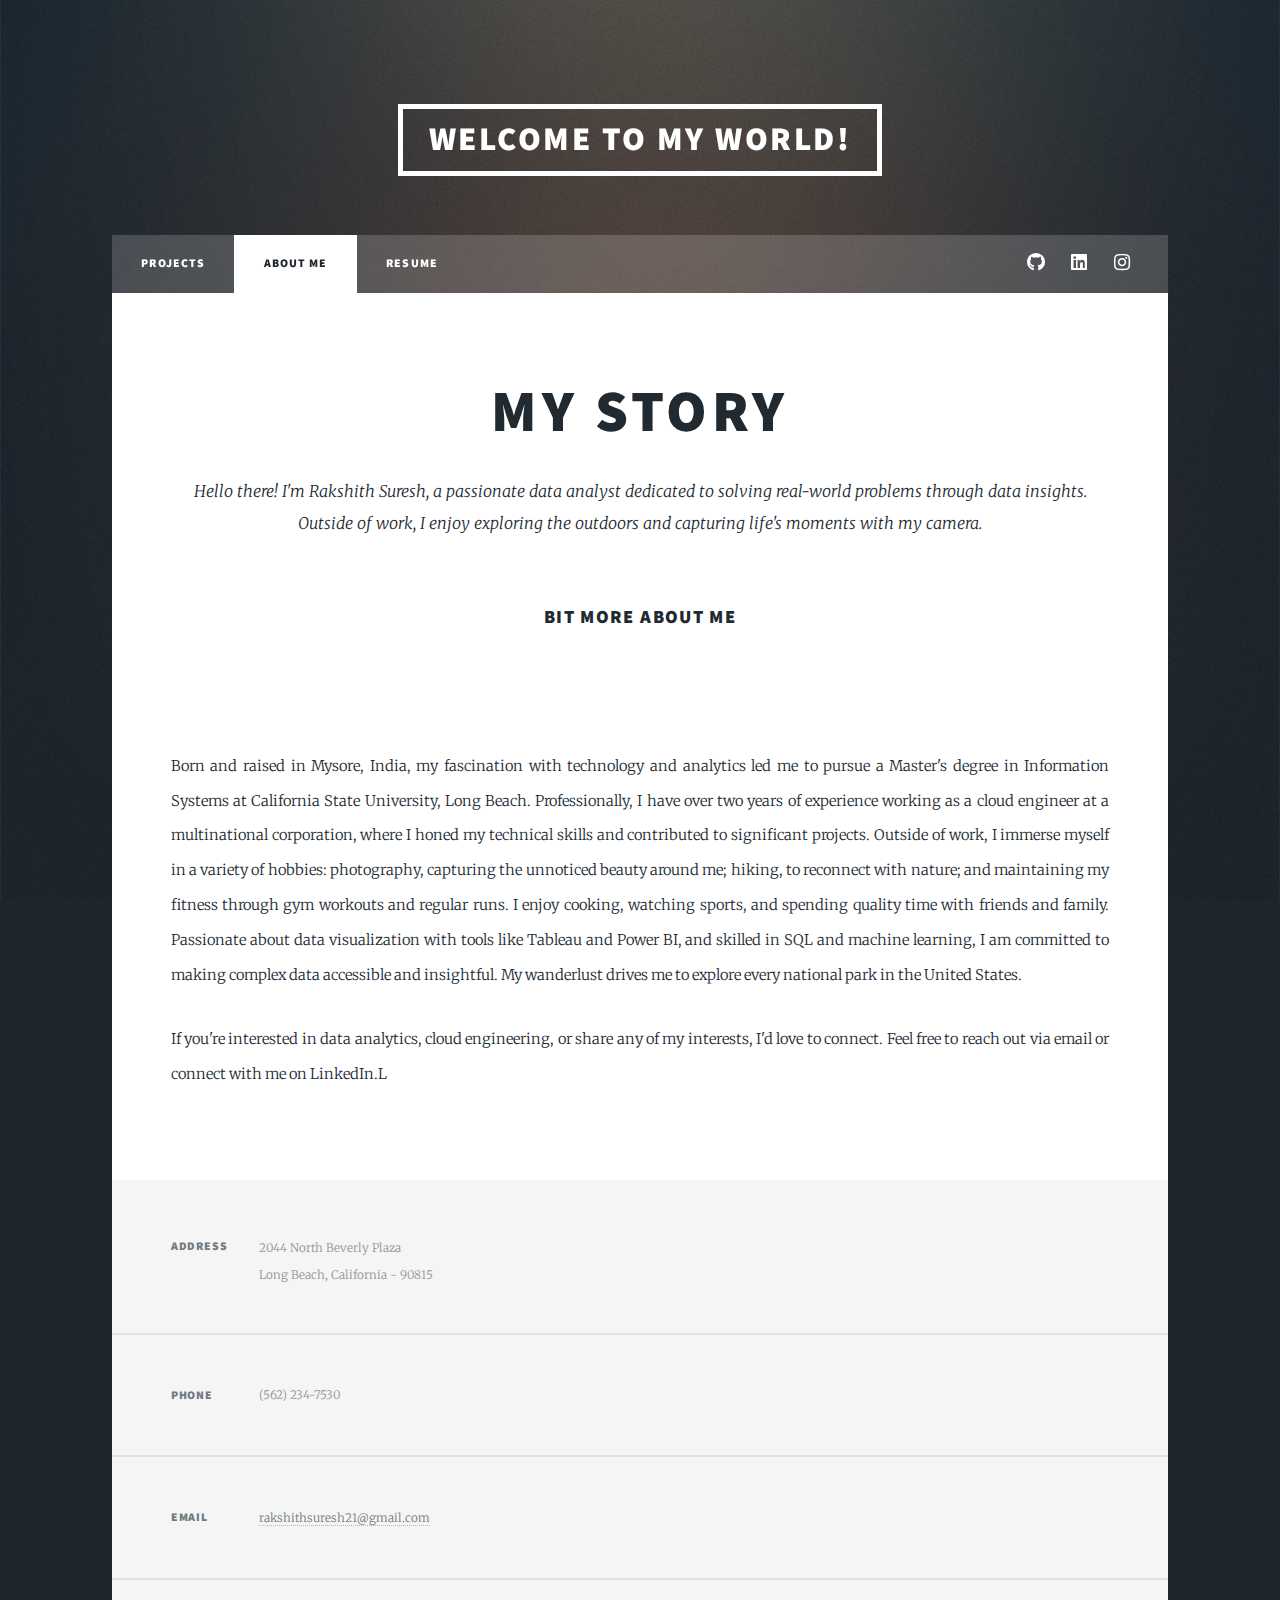
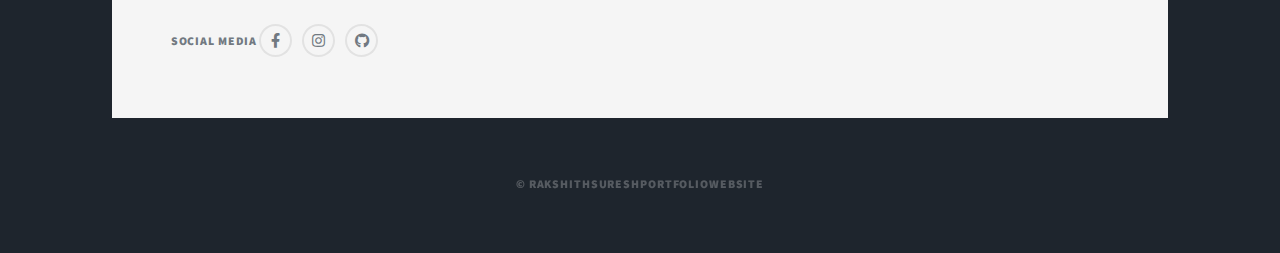
==== commit 61122b0e: "Update About me.html" ====
--- a/About me.html
+++ b/About me.html
@@ -48,7 +48,7 @@
 									<p>Hello there! I'm Rakshith Suresh, a passionate data analyst dedicated to solving real-world problems through data insights. Outside of work, I enjoy exploring the outdoors and capturing life's moments with my camera.</p><br/>
 									<h3>Bit more about me</h3>
 								</header>
-								<div class="image main"><img src="images/me.jpg" alt="" /></div>
+								<div class="image main"><img src="images/myself.jpg" alt="" /></div>
 								<p>Born and raised in Mysore, India, my fascination with technology and analytics led me to pursue a Master's degree in Information Systems at California State University, Long Beach. Professionally, I have over two years of experience working as a cloud engineer at a multinational corporation, where I honed my technical skills and contributed to significant projects. Outside of work, I immerse myself in a variety of hobbies: photography, capturing the unnoticed beauty around me; hiking, to reconnect with nature; and maintaining my fitness through gym workouts and regular runs. I enjoy cooking, watching sports, and spending quality time with friends and family. Passionate about data visualization with tools like Tableau and Power BI, and skilled in SQL and machine learning, I am committed to making complex data accessible and insightful. My wanderlust drives me to explore every national park in the United States.</p>
 
 								<p>If you're interested in data analytics, cloud engineering, or share any of my interests, I'd love to connect. Feel free to reach out via email or connect with me on LinkedIn.L</p>
@@ -100,4 +100,4 @@
 		<script src="assets/js/main.js"></script>
 
 </body>
-</html>+</html>
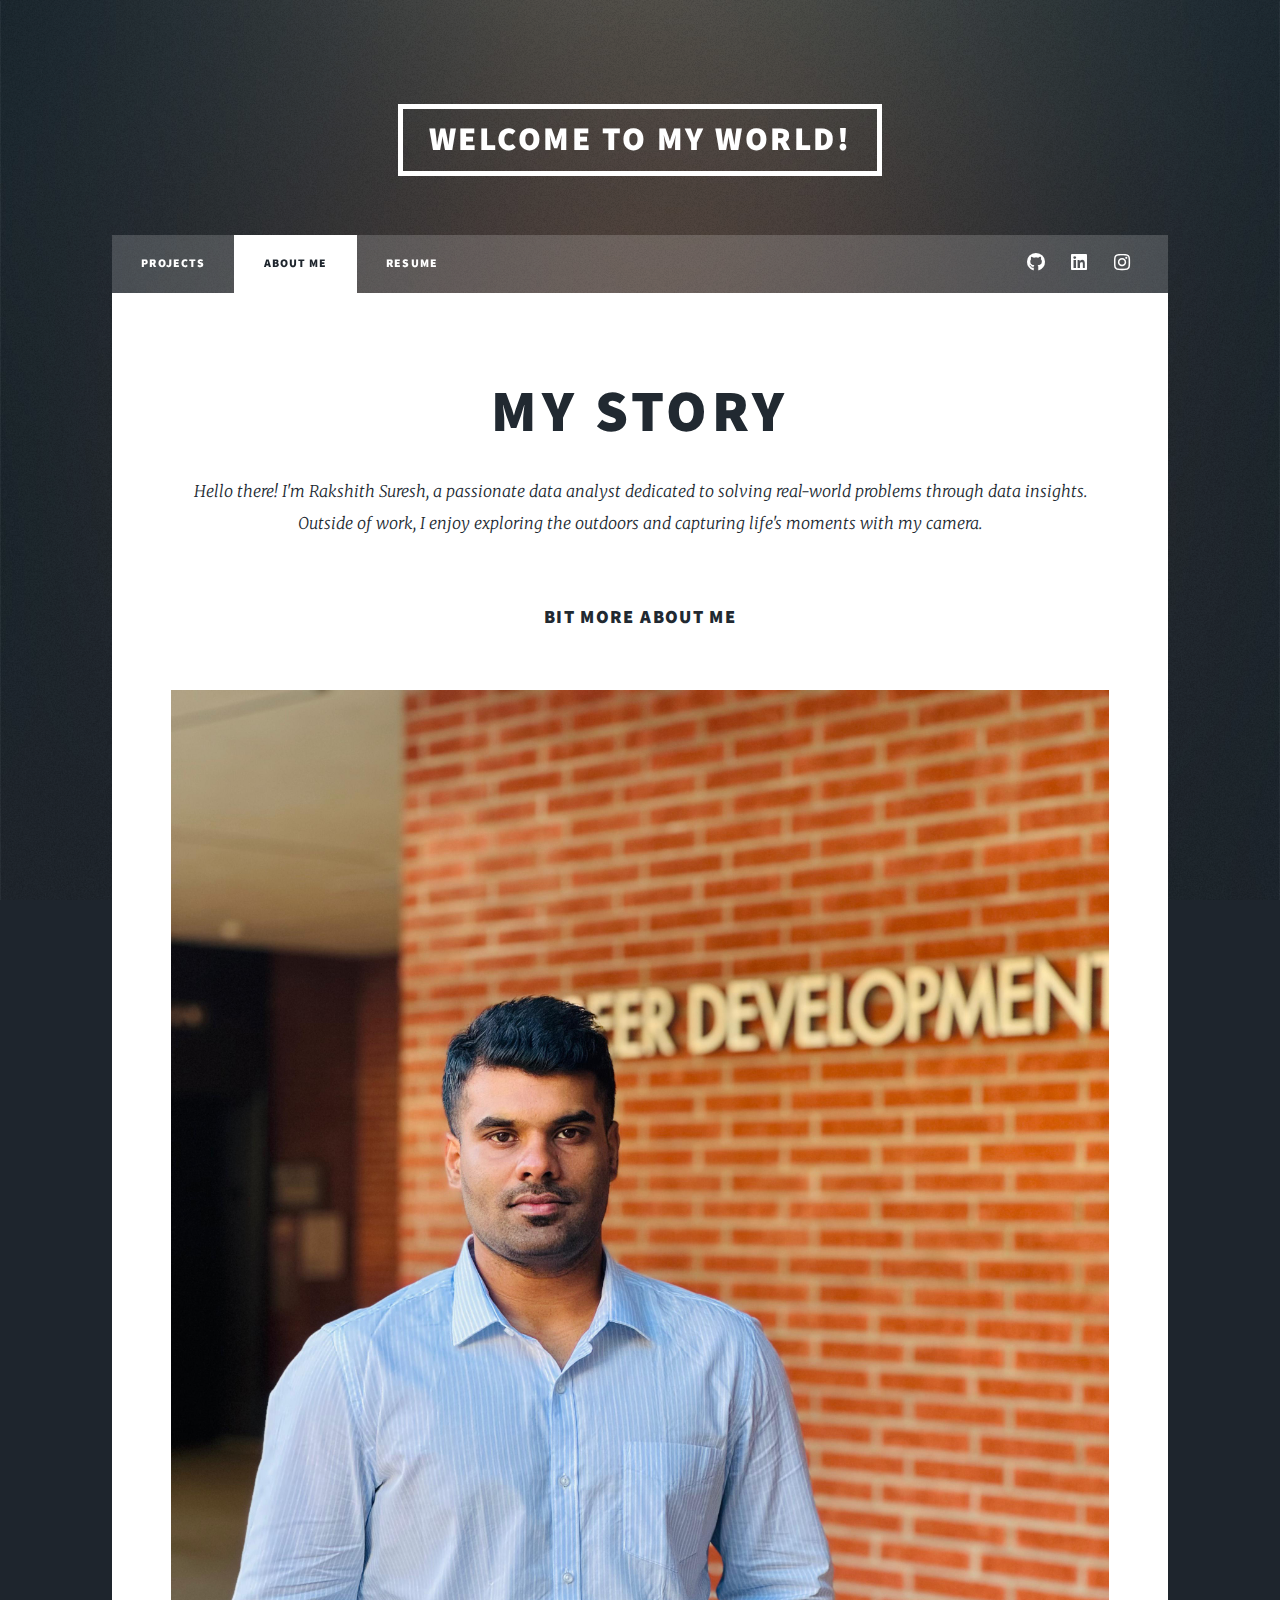
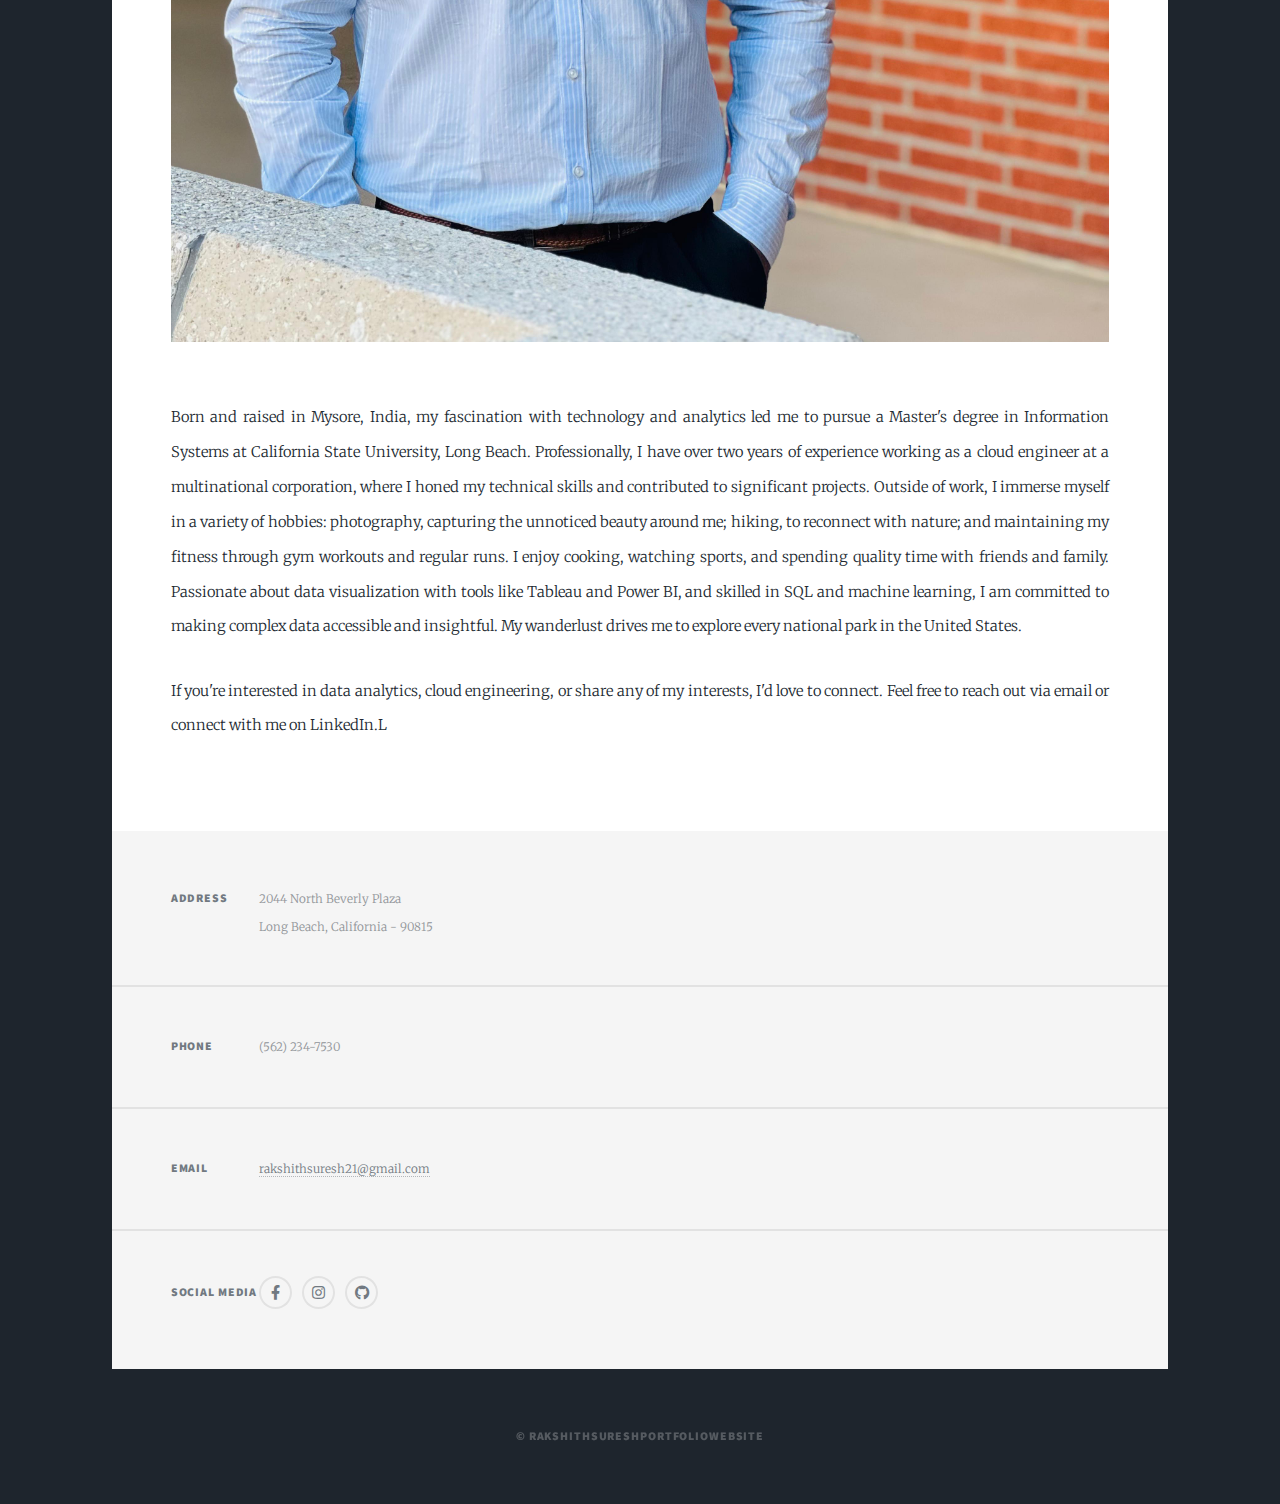
==== commit 33b63752: "Update About me.html" ====
--- a/About me.html
+++ b/About me.html
@@ -48,7 +48,7 @@
 									<p>Hello there! I'm Rakshith Suresh, a passionate data analyst dedicated to solving real-world problems through data insights. Outside of work, I enjoy exploring the outdoors and capturing life's moments with my camera.</p><br/>
 									<h3>Bit more about me</h3>
 								</header>
-								<div class="image main"><img src="images/myself.jpg" alt="" /></div>
+								<div class="image main"><img src="images/myself.jpeg" alt="" /></div>
 								<p>Born and raised in Mysore, India, my fascination with technology and analytics led me to pursue a Master's degree in Information Systems at California State University, Long Beach. Professionally, I have over two years of experience working as a cloud engineer at a multinational corporation, where I honed my technical skills and contributed to significant projects. Outside of work, I immerse myself in a variety of hobbies: photography, capturing the unnoticed beauty around me; hiking, to reconnect with nature; and maintaining my fitness through gym workouts and regular runs. I enjoy cooking, watching sports, and spending quality time with friends and family. Passionate about data visualization with tools like Tableau and Power BI, and skilled in SQL and machine learning, I am committed to making complex data accessible and insightful. My wanderlust drives me to explore every national park in the United States.</p>
 
 								<p>If you're interested in data analytics, cloud engineering, or share any of my interests, I'd love to connect. Feel free to reach out via email or connect with me on LinkedIn.L</p>
